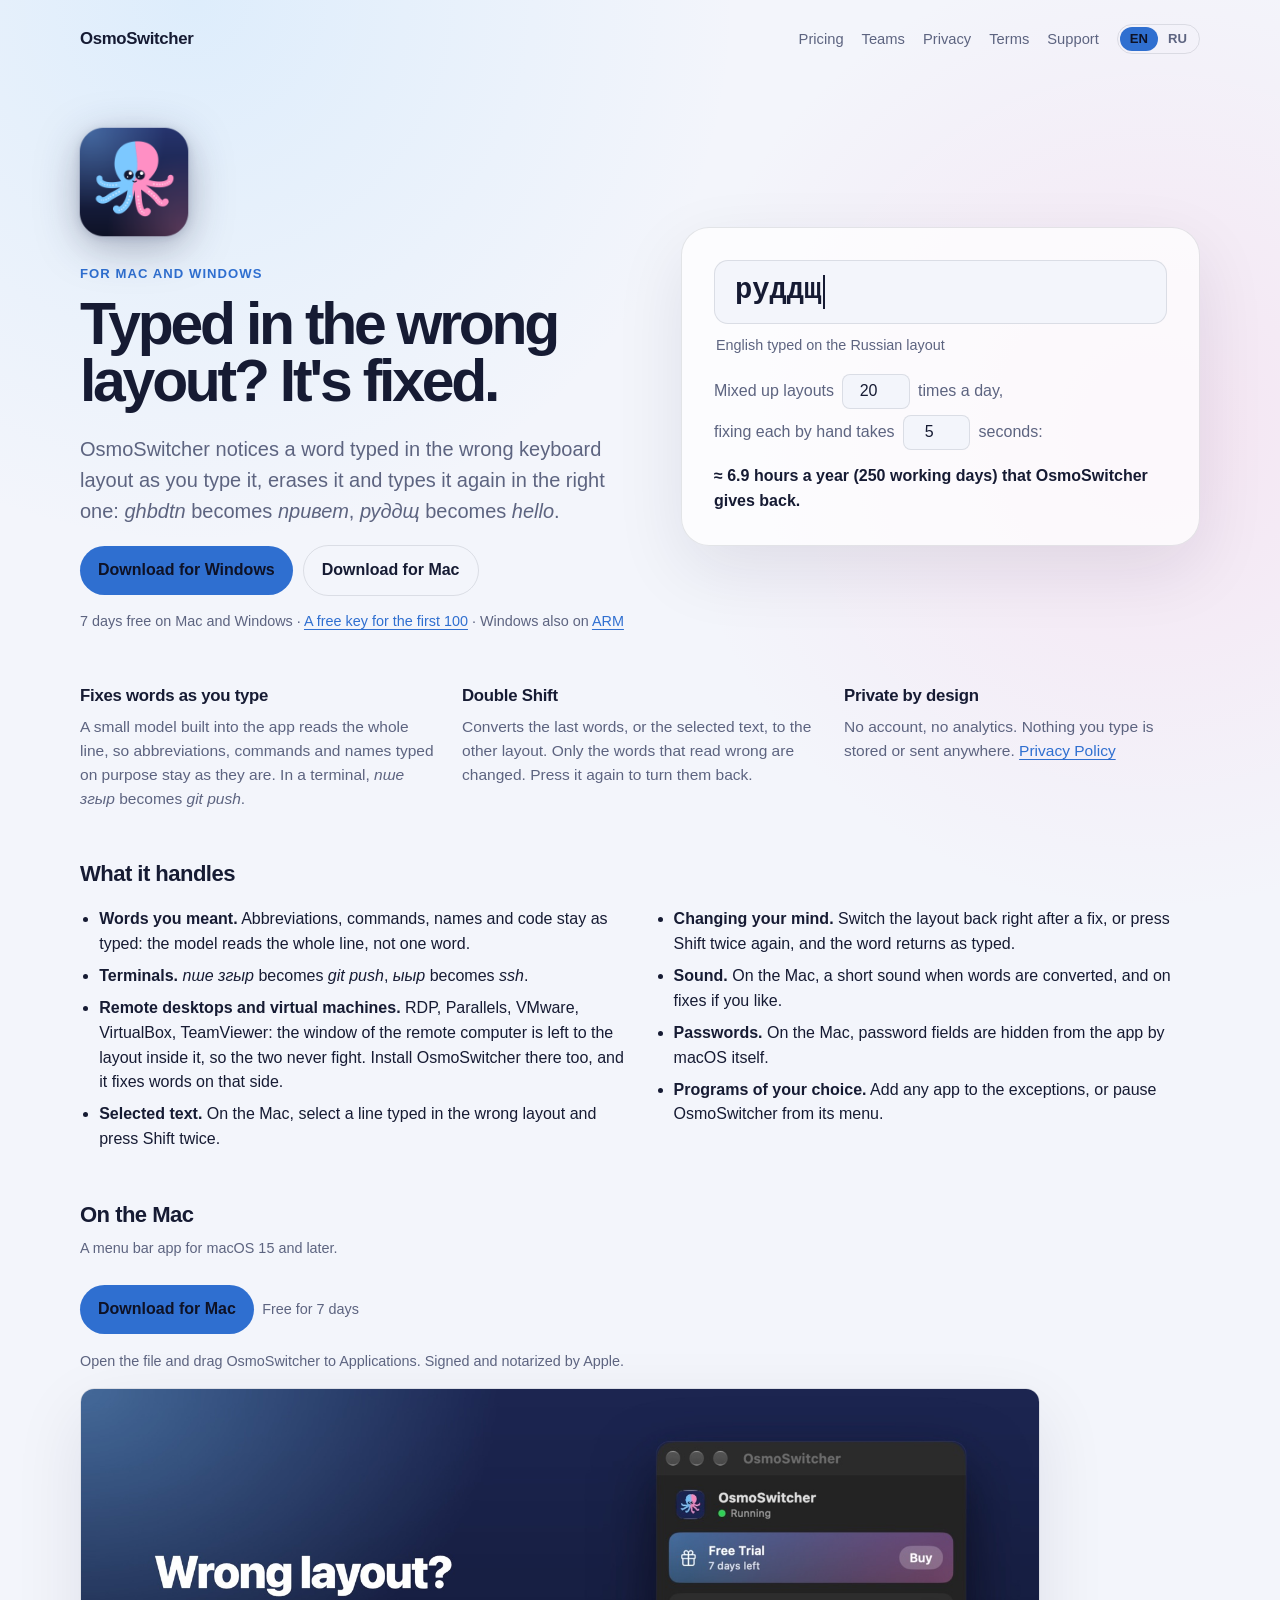
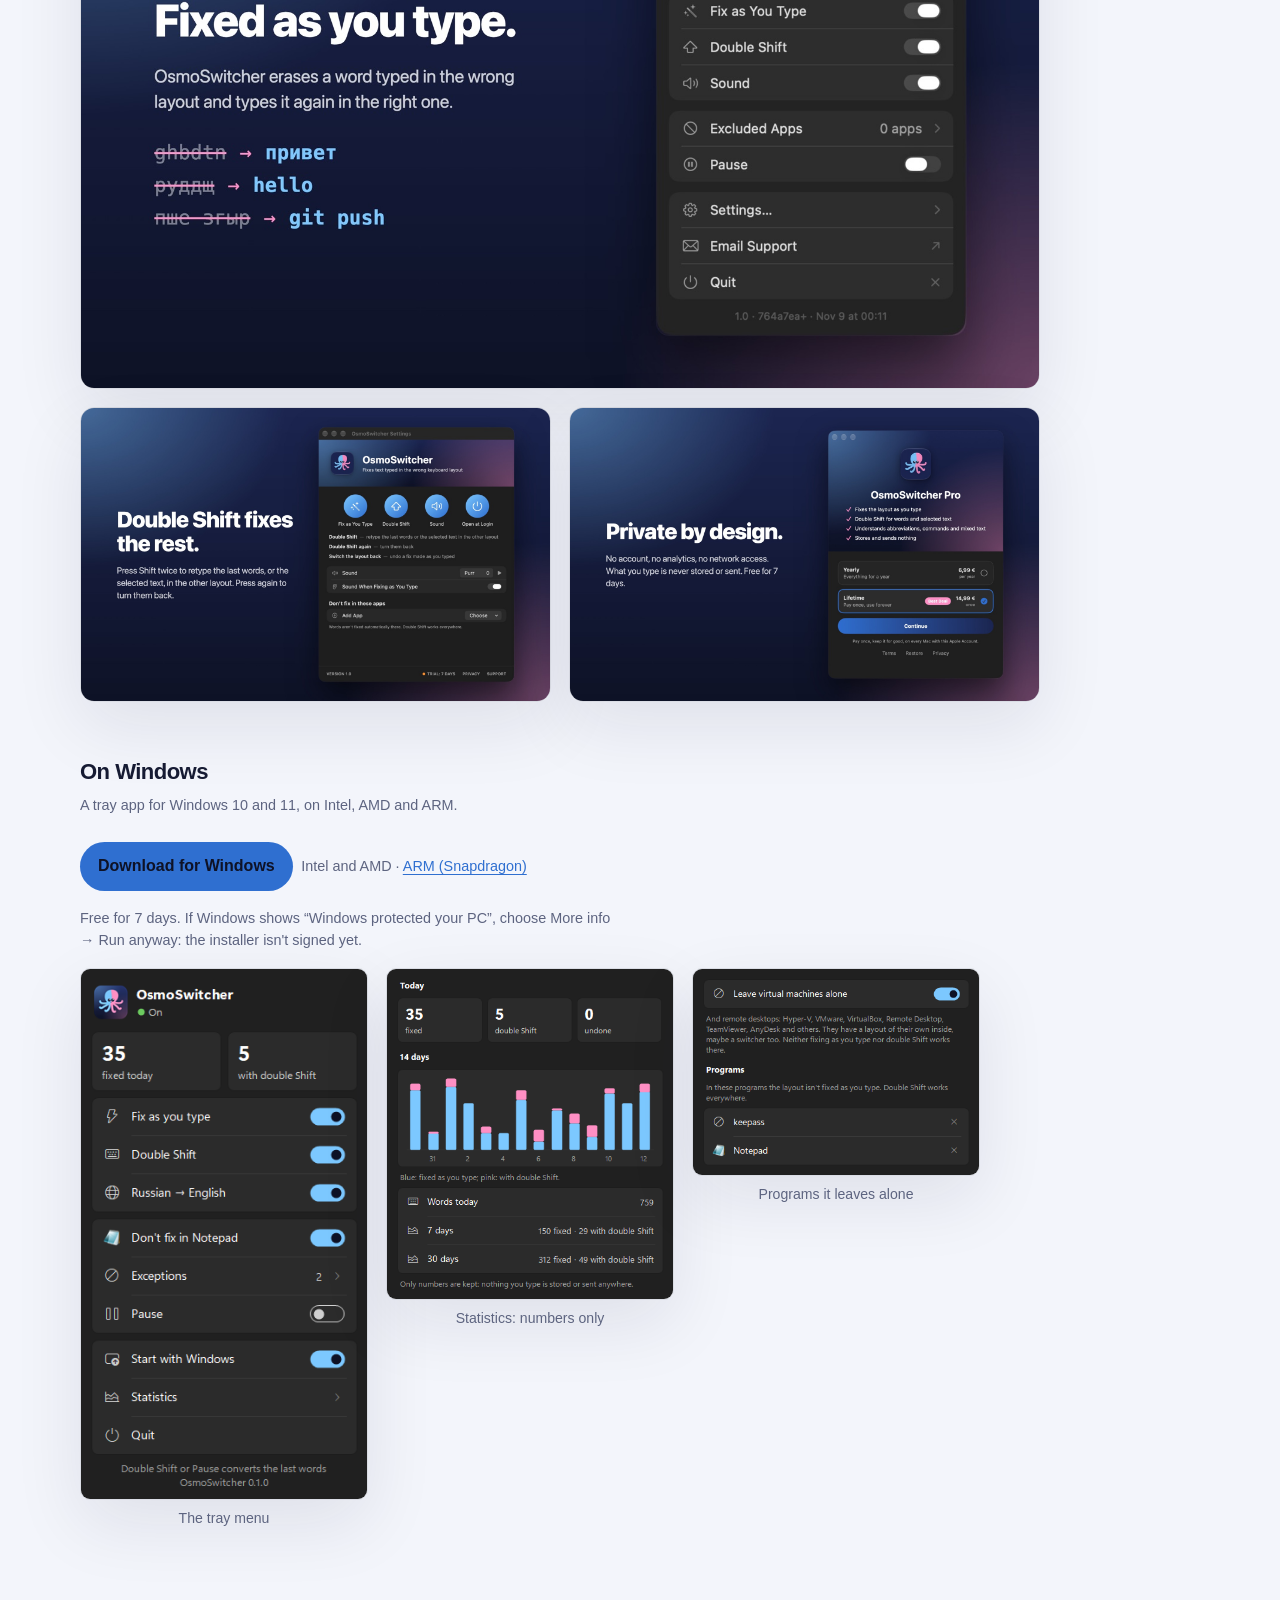
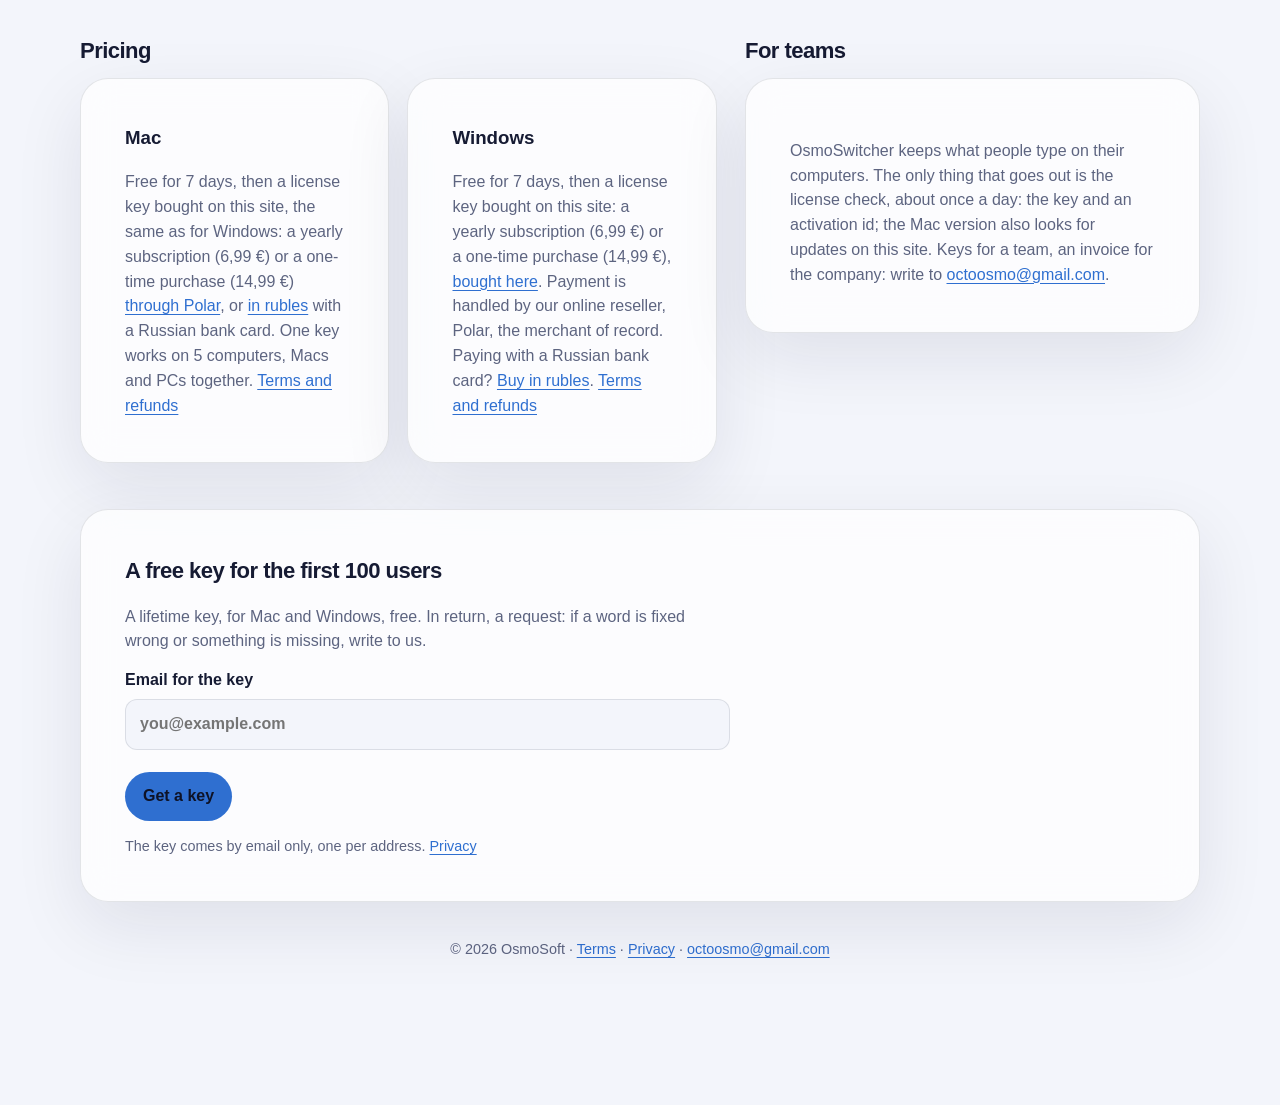
==== index.html @ f26402b1 "Download buttons go through keys.osmosoft.app/dl/…, which counts downloads per day Only a count per " ====
<!doctype html>
<html lang="en">
<head>
  <meta charset="utf-8">
  <meta name="viewport" content="width=device-width, initial-scale=1">
  <meta name="description" content="OsmoSwitcher fixes text typed in the wrong keyboard layout on Mac and Windows: ghbdtn becomes привет, руддщ becomes hello.">
  <title data-ru="OsmoSwitcher — нужная раскладка на Mac и Windows">OsmoSwitcher — the right keyboard layout, on Mac and Windows</title>
  <link rel="icon" href="icon.png">
  <link rel="stylesheet" href="styles.css?v=3">
  <script src="lang.js"></script>
</head>
<body>
  <main class="shell">
    <nav aria-label="Primary navigation">
      <a class="brand" href="./">OsmoSwitcher</a>
      <div class="nav-links">
        <a href="#pricing" data-only="en">Pricing</a>
        <a href="#teams" data-only="en">Teams</a>
        <a href="privacy/" data-only="en">Privacy</a>
        <a href="terms/" data-only="en">Terms</a>
        <a href="support/" data-only="en">Support</a>
        <a href="#pricing-ru" data-only="ru">Цены</a>
        <a href="#teams-ru" data-only="ru">Для организаций</a>
        <a href="privacy/#ru" data-only="ru">Конфиденциальность</a>
        <a href="support/#ru" data-only="ru">Поддержка</a>
        <span class="lang-switch" role="group" aria-label="Language"><button type="button" data-set-lang="en">EN</button><button type="button" data-set-lang="ru">RU</button></span>
      </div>
    </nav>

    <!-- English -->
    <div data-only="en">
      <div class="hero">
        <header>
          <img class="hero-icon" src="icon-512.png" alt="" width="112" height="112">
          <p class="eyebrow">For Mac and Windows</p>
          <h1>Typed in the wrong layout? It's fixed.</h1>
          <p class="lede">OsmoSwitcher notices a word typed in the wrong keyboard layout as you type it, erases it and types it again in the right one: <em>ghbdtn</em> becomes <em>привет</em>, <em>руддщ</em> becomes <em>hello</em>.</p>
          <p class="cta"><a class="button" href="https://keys.osmosoft.app/dl/win-x64">Download for Windows</a> <a class="button button-alt" href="https://keys.osmosoft.app/dl/mac">Download for Mac</a></p>
          <p class="meta">7 days free on Mac and Windows · <a href="#free">A free key for the first 100</a> · Windows also on <a href="https://keys.osmosoft.app/dl/win-arm64">ARM</a></p>
        </header>

        <section class="demo" data-lang="en" aria-label="How it works">
          <div class="demo-field" aria-hidden="true"><span class="demo-text"></span><span class="demo-caret"></span></div>
          <p class="demo-note meta"></p>
          <div class="saved">
            <label>Mixed up layouts <input type="number" min="1" max="500" value="20" class="saved-times"> times a day,</label>
            <label>fixing each by hand takes <input type="number" min="1" max="60" value="5" class="saved-secs"> seconds:</label>
            <p class="saved-result"></p>
          </div>
        </section>
      </div>

      <section class="feature-grid">
        <div class="feature">
          <h3>Fixes words as you type</h3>
          <p>A small model built into the app reads the whole line, so abbreviations, commands and names typed on purpose stay as they are. In a terminal, <em>пше згыр</em> becomes <em>git push</em>.</p>
        </div>
        <div class="feature">
          <h3>Double Shift</h3>
          <p>Converts the last words, or the selected text, to the other layout. Only the words that read wrong are changed. Press it again to turn them back.</p>
        </div>
        <div class="feature">
          <h3>Private by design</h3>
          <p>No account, no analytics. Nothing you type is stored or sent anywhere. <a href="privacy/">Privacy Policy</a></p>
        </div>
      </section>

      <section class="can" aria-label="What it handles">
        <h2>What it handles</h2>
        <ul class="can-list">
          <li><strong>Words you meant.</strong> Abbreviations, commands, names and code stay as typed: the model reads the whole line, not one word.</li>
          <li><strong>Terminals.</strong> <em>пше згыр</em> becomes <em>git push</em>, <em>ыыр</em> becomes <em>ssh</em>.</li>
          <li><strong>Remote desktops and virtual machines.</strong> RDP, Parallels, VMware, VirtualBox, TeamViewer: the window of the remote computer is left to the layout inside it, so the two never fight. Install OsmoSwitcher there too, and it fixes words on that side.</li>
          <li><strong>Selected text.</strong> On the Mac, select a line typed in the wrong layout and press Shift twice.</li>
          <li><strong>Changing your mind.</strong> Switch the layout back right after a fix, or press Shift twice again, and the word returns as typed.</li>
          <li><strong>Sound.</strong> On the Mac, a short sound when words are converted, and on fixes if you like.</li>
          <li><strong>Passwords.</strong> On the Mac, password fields are hidden from the app by macOS itself.</li>
          <li><strong>Programs of your choice.</strong> Add any app to the exceptions, or pause OsmoSwitcher from its menu.</li>
        </ul>
      </section>

      <section class="shots" aria-label="Screenshots">
        <h2>On the Mac</h2>
        <p class="meta">A menu bar app for macOS 15 and later.</p>
        <p id="download-mac" class="download"><a class="button" href="https://keys.osmosoft.app/dl/mac">Download for Mac</a> <span class="meta">&nbsp;Free for 7 days</span></p>
        <p class="meta">Open the file and drag OsmoSwitcher to Applications. Signed and notarized by Apple.</p>
        <figure class="shot"><img src="shots/mac-1.jpg" alt="The OsmoSwitcher menu on a Mac: fix as you type, double Shift, sound, excluded apps" loading="lazy"></figure>
        <div class="shot-row">
          <figure class="shot"><img src="shots/mac-2.jpg" alt="OsmoSwitcher Settings on a Mac" loading="lazy"></figure>
          <figure class="shot"><img src="shots/mac-3.jpg" alt="OsmoSwitcher Pro purchase window on a Mac" loading="lazy"></figure>
        </div>

        <h2>On Windows</h2>
        <p class="meta">A tray app for Windows 10 and 11, on Intel, AMD and ARM.</p>
        <p id="download" class="download"><a class="button" href="https://keys.osmosoft.app/dl/win-x64">Download for Windows</a> <span class="meta">&nbsp;Intel and AMD · <a href="https://keys.osmosoft.app/dl/win-arm64">ARM (Snapdragon)</a></span></p>
        <p class="meta">Free for 7 days. If Windows shows “Windows protected your PC”, choose More info → Run anyway: the installer isn't signed yet.</p>
        <div class="shot-row windows">
          <figure class="shot"><img src="shots/windows-flyout.png" alt="The OsmoSwitcher tray menu on Windows" loading="lazy"><figcaption>The tray menu</figcaption></figure>
          <figure class="shot"><img src="shots/windows-stats.png" alt="OsmoSwitcher statistics on Windows: words fixed per day" loading="lazy"><figcaption>Statistics: numbers only</figcaption></figure>
          <figure class="shot"><img src="shots/windows-exceptions.png" alt="OsmoSwitcher exceptions on Windows: programs and virtual machines left alone" loading="lazy"><figcaption>Programs it leaves alone</figcaption></figure>
        </div>
      </section>

      <div class="two">
        <section id="pricing">
          <h2>Pricing</h2>
          <div class="card-grid">
            <div class="card">
              <h3>Mac</h3>
              <p>Free for 7 days, then a license key bought on this site, the same as for Windows: a yearly subscription (6,99 €) or a one-time purchase (14,99 €) <a href="https://keys.osmosoft.app/buy/eur">through Polar</a>, or <a href="?lang=ru#rub">in rubles</a> with a Russian bank card. One key works on 5 computers, Macs and PCs together. <a href="terms/">Terms and refunds</a></p>
            </div>
            <div class="card">
              <h3>Windows</h3>
              <p>Free for 7 days, then a license key bought on this site: a yearly subscription (6,99 €) or a one-time purchase (14,99 €), <a href="https://keys.osmosoft.app/buy/eur">bought here</a>. Payment is handled by our online reseller, Polar, the merchant of record. Paying with a Russian bank card? <a href="?lang=ru#rub">Buy in rubles</a>. <a href="terms/">Terms and refunds</a></p>
            </div>
          </div>
        </section>

        <section id="teams">
          <h2>For teams</h2>
          <div class="card">
            <p>OsmoSwitcher keeps what people type on their computers. The only thing that goes out is the license check, about once a day: the key and an activation id; the Mac version also looks for updates on this site. Keys for a team, an invoice for the company: write to <a href="mailto:octoosmo@gmail.com?subject=OsmoSwitcher%20for%20a%20team">octoosmo@gmail.com</a>.</p>
          </div>
        </section>
      </div>

      <section class="card rub-card">
        <h2 id="free">A free key for the first 100 users</h2>
        <p>A lifetime key, for Mac and Windows, free. In return, a request: if a word is fixed wrong or something is missing, write to us.</p>
        <form class="buy" method="post" action="https://keys.osmosoft.app/free">
          <label class="email">Email for the key<input type="email" name="email" required autocomplete="email" placeholder="you@example.com"></label>
          <input type="text" name="website" tabindex="-1" autocomplete="off" aria-hidden="true" style="position:absolute;left:-9999px">
          <button class="button" type="submit">Get a key</button>
        </form>
        <p class="meta">The key comes by email only, one per address. <a href="privacy/">Privacy</a></p>
      </section>

      <div class="dock" aria-hidden="true">
        <span class="dock-name"><img src="icon-512.png" alt="" width="28" height="28"> OsmoSwitcher <span class="meta">7 days free</span></span>
        <a class="button" href="https://keys.osmosoft.app/dl/win-x64" tabindex="-1">Download for Windows</a>
        <a class="button button-alt" href="https://keys.osmosoft.app/dl/mac" tabindex="-1">Download for Mac</a>
      </div>

      <footer>© 2026 OsmoSoft · <a href="terms/">Terms</a> · <a href="privacy/">Privacy</a> · <a href="mailto:octoosmo@gmail.com">octoosmo@gmail.com</a></footer>
    </div>

    <!-- По-русски -->
    <div data-only="ru" lang="ru">
      <div class="hero">
        <header id="ru">
          <img class="hero-icon" src="icon-512.png" alt="" width="112" height="112">
          <p class="eyebrow">Для Mac и Windows</p>
          <h1>Набрали не в той раскладке? Уже исправлено.</h1>
          <p class="lede">OsmoSwitcher замечает слово, набранное не в той раскладке, прямо во время набора, стирает его и печатает заново в нужной: <em>ghbdtn</em> становится <em>привет</em>, <em>руддщ</em> — <em>hello</em>.</p>
          <p class="cta"><a class="button" href="https://keys.osmosoft.app/dl/win-x64">Скачать для Windows</a> <a class="button button-alt" href="https://keys.osmosoft.app/dl/mac">Скачать для Mac</a></p>
          <p class="meta">7 дней бесплатно на Mac и Windows · <a href="#free-ru">Бесплатный ключ первым 100</a> · Windows есть и для <a href="https://keys.osmosoft.app/dl/win-arm64">ARM</a> · <a href="#rub">Купить картой РФ</a></p>
        </header>

        <section class="demo" data-lang="ru" aria-label="Как это работает">
          <div class="demo-field" aria-hidden="true"><span class="demo-text"></span><span class="demo-caret"></span></div>
          <p class="demo-note meta"></p>
          <div class="saved">
            <label>Путаете раскладку <input type="number" min="1" max="500" value="20" class="saved-times"> раз в день,</label>
            <label>исправить вручную — <input type="number" min="1" max="60" value="5" class="saved-secs"> секунд:</label>
            <p class="saved-result"></p>
          </div>
        </section>
      </div>

      <section class="feature-grid">
        <div class="feature">
          <h3>Исправляет слова на лету</h3>
          <p>Встроенная в приложение небольшая модель читает всю строку, поэтому сокращения, команды и имена, набранные намеренно, остаются как есть. В терминале <em>пше згыр</em> становится <em>git push</em>.</p>
        </div>
        <div class="feature">
          <h3>Двойной Shift</h3>
          <p>Переводит последние слова или выделенный текст в другую раскладку. Меняются только слова, набранные не в той раскладке. Нажмите ещё раз — вернутся обратно.</p>
        </div>
        <div class="feature">
          <h3>Конфиденциально</h3>
          <p>Без аккаунта и аналитики. Ничего из набранного не сохраняется и никуда не отправляется. <a href="privacy/#ru">Политика конфиденциальности</a></p>
        </div>
      </section>

      <section class="can" aria-label="Что умеет">
        <h2>Что умеет</h2>
        <ul class="can-list">
          <li><strong>Не трогает нужное.</strong> Сокращения, команды, имена и код остаются как набраны: модель читает всю строку, а не одно слово.</li>
          <li><strong>Терминал.</strong> <em>пше згыр</em> становится <em>git push</em>, <em>ыыр</em> — <em>ssh</em>.</li>
          <li><strong>Удалённые столы и виртуальные машины.</strong> RDP, Parallels, VMware, VirtualBox, TeamViewer: окно удалённого компьютера остаётся раскладке внутри него, так что они не спорят. Поставьте OsmoSwitcher и туда — он будет исправлять слова на той стороне.</li>
          <li><strong>Выделенный текст.</strong> На Mac выделите строку, набранную не в той раскладке, и дважды нажмите Shift.</li>
          <li><strong>Передумали.</strong> Переключите раскладку сразу после исправления или ещё раз дважды нажмите Shift — слово вернётся как было.</li>
          <li><strong>Звук.</strong> На Mac — короткий звук при переводе слов, а по желанию и при исправлении.</li>
          <li><strong>Пароли.</strong> На Mac поля паролей скрывает от приложения сама macOS.</li>
          <li><strong>Исключения.</strong> Любую программу можно добавить в исключения или поставить OsmoSwitcher на паузу.</li>
        </ul>
      </section>

      <section class="shots" aria-label="Снимки экрана">
        <h2>На Mac</h2>
        <p class="meta">Приложение в строке меню для macOS 15 и новее.</p>
        <p id="download-mac-ru" class="download"><a class="button" href="https://keys.osmosoft.app/dl/mac">Скачать для Mac</a> <span class="meta">&nbsp;7 дней бесплатно</span></p>
        <p class="meta">Откройте файл и перетащите OsmoSwitcher в «Программы». Приложение подписано и заверено Apple.</p>
        <figure class="shot"><img src="shots/mac-1.jpg" alt="Меню OsmoSwitcher на Mac: исправление на лету, двойной Shift, звук, исключения" loading="lazy"></figure>
        <div class="shot-row">
          <figure class="shot"><img src="shots/mac-2.jpg" alt="Настройки OsmoSwitcher на Mac" loading="lazy"></figure>
          <figure class="shot"><img src="shots/mac-3.jpg" alt="Окно покупки OsmoSwitcher Pro на Mac" loading="lazy"></figure>
        </div>

        <h2>На Windows</h2>
        <p class="meta">Приложение в области уведомлений для Windows 10 и 11, на Intel, AMD и ARM.</p>
        <p id="download-ru" class="download"><a class="button" href="https://keys.osmosoft.app/dl/win-x64">Скачать для Windows</a> <span class="meta">&nbsp;Intel и AMD · <a href="https://keys.osmosoft.app/dl/win-arm64">ARM (Snapdragon)</a></span></p>
        <p class="meta">7 дней бесплатно. Если Windows покажет «Система Windows защитила ваш компьютер», нажмите «Подробнее» → «Выполнить в любом случае»: установщик пока не подписан.</p>
        <div class="shot-row windows">
          <figure class="shot"><img src="shots/windows-flyout.png" alt="Меню OsmoSwitcher в Windows" loading="lazy"><figcaption>Меню в области уведомлений</figcaption></figure>
          <figure class="shot"><img src="shots/windows-stats.png" alt="Статистика OsmoSwitcher в Windows: сколько слов исправлено по дням" loading="lazy"><figcaption>Статистика: только числа</figcaption></figure>
          <figure class="shot"><img src="shots/windows-exceptions.png" alt="Исключения OsmoSwitcher в Windows: программы и виртуальные машины, которые он не трогает" loading="lazy"><figcaption>Программы, которые он не трогает</figcaption></figure>
        </div>
      </section>

      <div class="two">
        <section id="pricing-ru">
          <h2>Цены</h2>
          <div class="card-grid">
            <div class="card">
              <h3>Mac</h3>
              <p>7 дней бесплатно, затем лицензионный ключ на этом сайте, такой же, как для Windows: подписка на год (6,99 €) или покупка навсегда (14,99 €) <a href="https://keys.osmosoft.app/buy/eur">через Polar</a> — или в рублях <a href="#rub">картой российского банка</a>. Один ключ работает на 5 компьютерах, Mac и Windows вместе. <a href="terms/#ru">Условия и возврат</a></p>
            </div>
            <div class="card">
              <h3>Windows</h3>
              <p>7 дней бесплатно, затем лицензионный ключ на этом сайте: подписка на год (6,99 €) или покупка навсегда (14,99 €) <a href="https://keys.osmosoft.app/buy/eur">через Polar</a> — или в рублях <a href="#rub">картой российского банка</a>. <a href="terms/#ru">Условия и возврат</a></p>
            </div>
          </div>
        </section>

        <section id="teams-ru">
          <h2>Для организаций</h2>
          <div class="card">
            <p>OsmoSwitcher оставляет набранное на компьютере. Наружу уходит только проверка ключа, примерно раз в день: сам ключ и номер активации; версия для Mac ещё проверяет обновления на этом сайте. Ключи на команду, счёт для компании — пишите на <a href="mailto:octoosmo@gmail.com?subject=OsmoSwitcher%20%D0%B4%D0%BB%D1%8F%20%D0%BA%D0%BE%D0%BC%D0%B0%D0%BD%D0%B4%D1%8B">octoosmo@gmail.com</a>.</p>
          </div>
        </section>
      </div>

      <section class="card rub-card">
        <h2 id="free-ru">Бесплатный ключ первым 100 пользователям</h2>
        <p>Ключ навсегда, для Mac и Windows, бесплатно. Взамен — просьба: если слово исправилось не так или чего-то не хватает, напишите нам.</p>
        <form class="buy" method="post" action="https://keys.osmosoft.app/free">
          <label class="email">Почта для ключа<input type="email" name="email" required autocomplete="email" placeholder="you@example.com"></label>
          <input type="text" name="website" tabindex="-1" autocomplete="off" aria-hidden="true" style="position:absolute;left:-9999px">
          <button class="button" type="submit">Получить ключ</button>
        </form>
        <p class="meta">Ключ приходит только на почту, один на адрес. <a href="privacy/#ru">Конфиденциальность</a></p>
      </section>

      <section class="card rub-card">
        <h2 id="rub">Ключ для Mac и Windows картой российского банка</h2>
        <form class="buy" method="post" action="https://keys.osmosoft.app/buy">
          <label class="plan"><input type="radio" name="plan" value="lifetime" checked> <span><strong>Навсегда — 990 ₽</strong><br>Один платёж, обновления включены.</span></label>
          <label class="plan"><input type="radio" name="plan" value="yearly"> <span><strong>На год — 490 ₽</strong><br>Продлевается каждый год, отменить можно в любой момент.</span></label>
          <label class="email">Почта для ключа<input type="email" name="email" required autocomplete="email" placeholder="you@example.com"></label>
          <button class="button" type="submit">Перейти к оплате</button>
        </form>
        <p class="meta">Оплата картой российского банка через сервис lava.top. После оплаты ключ появится на странице и придёт на почту. Ключ работает на 5 компьютерах. <a href="terms/#ru">Условия и возврат</a> · <a href="privacy/#ru">Конфиденциальность</a></p>
      </section>

      <div class="dock" aria-hidden="true">
        <span class="dock-name"><img src="icon-512.png" alt="" width="28" height="28"> OsmoSwitcher <span class="meta">7 дней бесплатно</span></span>
        <a class="button" href="https://keys.osmosoft.app/dl/win-x64" tabindex="-1">Скачать для Windows</a>
        <a class="button button-alt" href="https://keys.osmosoft.app/dl/mac" tabindex="-1">Скачать для Mac</a>
      </div>

      <footer>© 2026 OsmoSoft · <a href="terms/#ru">Условия</a> · <a href="privacy/#ru">Конфиденциальность</a> · <a href="mailto:octoosmo@gmail.com">octoosmo@gmail.com</a></footer>
    </div>

    <script src="demo.js" defer></script>
  </main>
</body>
</html>
---- styles.css ----
:root {
  color-scheme: light dark;
  --background: #f3f5fb;
  --surface: rgba(255, 255, 255, 0.72);
  --text: #161b33;
  --muted: #5d6480;
  --accent: #2f6fd0;
  --border: rgba(22, 27, 51, 0.11);
  --shadow: 0 24px 70px rgba(22, 27, 51, 0.09);
}

@media (prefers-color-scheme: dark) {
  :root {
    --background: #0e1226;
    --surface: rgba(27, 37, 80, 0.72);
    --text: #eef1fb;
    --muted: #a9b0cc;
    --accent: #7cc8ff;
    --border: rgba(238, 241, 251, 0.12);
    --shadow: 0 24px 70px rgba(0, 0, 0, 0.3);
  }
}

* {
  box-sizing: border-box;
}

html {
  font-family: -apple-system, BlinkMacSystemFont, "SF Pro Text", "Segoe UI", sans-serif;
  line-height: 1.55;
  background: var(--background);
  color: var(--text);
}

body {
  margin: 0;
  min-height: 100vh;
  background:
    radial-gradient(circle at 15% 0%, rgba(124, 200, 255, 0.18), transparent 34rem),
    radial-gradient(circle at 90% 10%, rgba(255, 143, 196, 0.16), transparent 30rem),
    var(--background);
}

a {
  color: var(--accent);
  text-underline-offset: 0.18em;
}

.shell {
  width: min(1120px, calc(100% - 32px));
  margin: 0 auto;
  padding: 24px 0 72px;
}

nav {
  display: flex;
  align-items: center;
  justify-content: space-between;
  gap: 24px;
  margin-bottom: 72px;
}

.brand {
  color: var(--text);
  font-size: 1.05rem;
  font-weight: 700;
  letter-spacing: -0.02em;
  text-decoration: none;
}

.nav-links,
.language-links {
  display: flex;
  gap: 18px;
  font-size: 0.92rem;
}

.nav-links a,
.language-links a {
  color: var(--muted);
  text-decoration: none;
}

header {
  margin-bottom: 42px;
}

.eyebrow {
  margin: 0 0 10px;
  color: var(--accent);
  font-size: 0.82rem;
  font-weight: 700;
  letter-spacing: 0.08em;
  text-transform: uppercase;
}

h1 {
  max-width: 680px;
  margin: 0;
  font-size: clamp(2.5rem, 7vw, 4.8rem);
  font-weight: 760;
  letter-spacing: -0.055em;
  line-height: 0.98;
}

.lede {
  max-width: 630px;
  margin: 24px 0 0;
  color: var(--muted);
  font-size: clamp(1.05rem, 2.4vw, 1.25rem);
}

.card,
article {
  padding: clamp(24px, 5vw, 44px);
  border: 1px solid var(--border);
  border-radius: 28px;
  background: var(--surface);
  box-shadow: var(--shadow);
  backdrop-filter: blur(18px);
  -webkit-backdrop-filter: blur(18px);
}

.card-grid {
  display: grid;
  grid-template-columns: repeat(auto-fit, minmax(210px, 1fr));
  gap: 18px;
}

.card {
  display: block;
  color: var(--text);
  text-decoration: none;
}

.card h2 {
  margin-top: 0;
}

.card p {
  margin-bottom: 0;
  color: var(--muted);
}

article + article {
  margin-top: 28px;
}

h2 {
  margin: 1.8em 0 0.45em;
  font-size: 1.38rem;
  letter-spacing: -0.025em;
}

article h2:first-child {
  margin-top: 0;
}

p,
li {
  max-width: 68ch;
}

li + li {
  margin-top: 0.45em;
}

.meta,
footer {
  color: var(--muted);
  font-size: 0.9rem;
}

.notice {
  padding: 18px 20px;
  border-left: 4px solid var(--accent);
  border-radius: 4px 14px 14px 4px;
  background: rgba(124, 200, 255, 0.12);
}

.buy {
  display: grid;
  gap: 12px;
  max-width: 68ch;
  margin: 14px 0 8px;
}

.buy .plan {
  display: flex;
  gap: 12px;
  align-items: flex-start;
  padding: 14px 16px;
  border: 1px solid var(--border);
  border-radius: 16px;
  color: var(--muted);
  cursor: pointer;
}

.buy .plan strong {
  color: var(--text);
}

.buy .plan:has(input:checked) {
  border-color: var(--accent);
}

.buy .plan input {
  margin-top: 0.3em;
  accent-color: var(--accent);
}

.buy .email {
  display: grid;
  gap: 6px;
  font-weight: 600;
}

.buy input[type="email"] {
  width: 100%;
  padding: 12px 14px;
  border: 1px solid var(--border);
  border-radius: 12px;
  background: var(--background);
  color: var(--text);
  font: inherit;
}

.buy .button {
  justify-self: start;
  border: 0;
  font: inherit;
  font-weight: 700;
  cursor: pointer;
}

.button {
  display: inline-block;
  margin-top: 10px;
  padding: 12px 18px;
  border-radius: 999px;
  background: var(--accent);
  color: #0e1226;
  font-weight: 700;
  text-decoration: none;
}

footer {
  margin-top: 36px;
  text-align: center;
}


/* The landing page's three steps: numbered, unboxed, so the cards below
   remain the only thing on the page asking to be clicked. */
.steps {
  display: grid;
  grid-template-columns: repeat(auto-fit, minmax(200px, 1fr));
  gap: 30px;
  margin-bottom: 46px;
}

.step h2 {
  margin: 0 0 0.35em;
  font-size: 1.15rem;
}

.step p {
  margin: 0;
  color: var(--muted);
  font-size: 0.97rem;
}

.step-number {
  display: flex;
  align-items: center;
  justify-content: center;
  width: 34px;
  height: 34px;
  margin: 0 0 14px;
  border: 1px solid var(--border);
  border-radius: 999px;
  color: var(--accent);
  font-size: 0.9rem;
  font-weight: 700;
}

.feature-grid {
  display: grid;
  grid-template-columns: repeat(auto-fit, minmax(230px, 1fr));
  gap: 26px;
  margin-top: 6px;
}

.feature h3 {
  margin: 0 0 0.35em;
  font-size: 1.05rem;
  letter-spacing: -0.015em;
}

.feature p {
  margin: 0;
  color: var(--muted);
  font-size: 0.97rem;
}

.store-note {
  margin: 26px 0 0;
  color: var(--muted);
  font-size: 0.95rem;
}

section + section,
section + article {
  margin-top: 28px;
}


@media (max-width: 620px) {
  nav {
    align-items: flex-start;
    margin-bottom: 52px;
  }

  .nav-links {
    flex-direction: column;
    align-items: flex-end;
    gap: 6px;
  }
}

/* The icon next to the name on the landing page. */
.hero-icon {
  display: block;
  width: 112px;
  height: 112px;
  margin: 0 0 26px -2px;
  /* The app's own rounded tile (icon-512.png, from Design/icon/windows.py), lifted a little. */
  filter: drop-shadow(0 10px 22px rgba(20, 24, 60, 0.28)) drop-shadow(0 2px 4px rgba(20, 24, 60, 0.16));
}

kbd {
  padding: 1px 6px;
  border: 1px solid var(--border);
  border-radius: 6px;
  font: inherit;
  font-size: 0.9em;
}

/* Screenshots on the landing page. */
.shots {
  margin-top: 46px;
}

.shots h2 {
  margin: 1.6em 0 0.2em;
}

.shots .meta {
  margin: 0 0 16px;
}

.shot {
  margin: 0 0 18px;
}

.shot img {
  display: block;
  width: 100%;
  height: auto;
  border: 1px solid var(--border);
  border-radius: 14px;
  box-shadow: var(--shadow);
}

.shot figcaption {
  margin-top: 8px;
  color: var(--muted);
  font-size: 0.88rem;
  text-align: center;
}

.shot-row {
  display: grid;
  grid-template-columns: repeat(auto-fit, minmax(240px, 1fr));
  gap: 18px;
}

/* Windows windows are narrow and tall: keep them side by side and lined up at the top. */
.shot-row.windows {
  grid-template-columns: repeat(auto-fit, minmax(190px, 1fr));
  align-items: start;
}

.shot-row.windows img {
  border-radius: 10px;
}

.card h3 {
  margin-top: 0;
}

/* Download buttons in the header */
.cta {
  display: flex;
  flex-wrap: wrap;
  gap: 10px;
  align-items: center;
  margin: 18px 0 6px;
}

.cta .button {
  margin-top: 0;
}

.button-alt {
  background: transparent;
  border: 1px solid var(--border);
  color: var(--text);
}

.button-soon {
  background: transparent;
  border: 1px solid var(--border);
  color: var(--muted);
  font-weight: 600;
  cursor: default;
}

/* The typing demo and the time-saved estimate */
.demo {
  margin: 28px 0;
  padding: clamp(20px, 4vw, 32px);
  border: 1px solid var(--border);
  border-radius: 28px;
  background: var(--surface);
  box-shadow: var(--shadow);
}

article .demo {
  box-shadow: none;
}

.demo-field {
  display: flex;
  align-items: center;
  min-height: 64px;
  padding: 0 20px;
  border: 1px solid var(--border);
  border-radius: 14px;
  background: var(--background);
  font: 600 clamp(1.3rem, 5vw, 1.8rem) / 1 ui-monospace, "SF Mono", Consolas, monospace;
  overflow: hidden;
  white-space: pre;
}

.demo-field.still {
  padding: 14px 20px;
  white-space: pre-line;
  line-height: 1.5;
}

.demo-field.still .demo-caret {
  display: none;
}

.demo-text.fixed {
  color: var(--accent);
}

.demo-caret {
  width: 2px;
  height: 1.2em;
  margin-left: 2px;
  background: var(--text);
  animation: caret 1s steps(1) infinite;
}

@keyframes caret {
  50% { opacity: 0; }
}

@media (prefers-reduced-motion: reduce) {
  .demo-caret { animation: none; }
}

.demo-note {
  min-height: 1.5em;
  margin: 10px 2px 18px;
}

.saved {
  display: flex;
  flex-wrap: wrap;
  gap: 6px 14px;
  align-items: baseline;
  color: var(--muted);
}

.saved input {
  width: 4.2em;
  margin: 0 4px;
  padding: 4px 6px;
  border: 1px solid var(--border);
  border-radius: 8px;
  background: var(--background);
  color: var(--text);
  font: inherit;
  text-align: center;
}

.saved-result {
  flex-basis: 100%;
  margin: 8px 0 0;
  color: var(--text);
  font-weight: 600;
}

/* What it handles */
.can {
  margin-top: 46px;
}

.can-list {
  padding-left: 1.2em;
}

.can-list li {
  max-width: 72ch;
}

#teams {
  margin-top: 46px;
}

/* One language at a time (lang.js); without scripts, English. */
html:not(.l-ru) [data-only="ru"],
html.l-ru [data-only="en"] {
  display: none !important;
}

.lang-switch {
  display: inline-flex;
  padding: 2px;
  border: 1px solid var(--border);
  border-radius: 999px;
}

html:not(.l-en):not(.l-ru) .lang-switch {
  display: none;
}

.lang-switch button {
  padding: 2px 10px;
  border: 0;
  border-radius: 999px;
  background: transparent;
  color: var(--muted);
  font: inherit;
  font-size: 0.82rem;
  font-weight: 600;
  cursor: pointer;
}

.lang-switch button[aria-pressed="true"] {
  background: var(--accent);
  color: #0e1226;
}

.nav-links {
  align-items: center;
}

/* Wide screens: the pitch on the left, the demo on the right. */
@media (min-width: 980px) {
  .hero {
    display: grid;
    grid-template-columns: 1.05fr 1fr;
    gap: 56px;
    align-items: center;
    margin-bottom: 36px;
  }

  .hero header {
    margin-bottom: 0;
  }

  .hero .demo {
    margin: 0;
  }

  h1 {
    font-size: clamp(2.6rem, 4.6vw, 4.4rem);
  }

  .can-list {
    columns: 2 380px;
    column-gap: 48px;
  }

  .can-list li {
    break-inside: avoid;
  }

  .two {
    display: grid;
    grid-template-columns: 1.4fr 1fr;
    gap: 28px;
    align-items: start;
  }

  .two section {
    margin-top: 46px;
  }

  .shots > .shot,
  .shots > .shot-row:not(.windows) {
    max-width: 960px;
  }
}

.shot-row.windows {
  max-width: 900px;
}

.rub-card {
  margin-top: 46px;
}

.rub-card h2 {
  margin-top: 0;
}

/* The download bar that stays at the bottom once the buttons up top are scrolled away (demo.js). */
.dock {
  position: fixed;
  left: 50%;
  bottom: 16px;
  z-index: 10;
  display: flex;
  gap: 12px;
  align-items: center;
  width: max-content;
  max-width: calc(100% - 24px);
  padding: 8px 8px 8px 14px;
  border: 1px solid var(--border);
  border-radius: 999px;
  background: var(--surface);
  box-shadow: var(--shadow);
  backdrop-filter: blur(18px);
  -webkit-backdrop-filter: blur(18px);
  opacity: 0;
  pointer-events: none;
  transform: translate(-50%, 140%);
  transition: transform 0.25s ease, opacity 0.25s ease;
}

.dock.shown {
  opacity: 1;
  pointer-events: auto;
  transform: translate(-50%, 0);
}

.dock .button {
  margin: 0;
  padding: 9px 16px;
  white-space: nowrap;
}

.dock-name {
  display: flex;
  gap: 8px;
  align-items: center;
  font-weight: 700;
  white-space: nowrap;
}

.dock-name .meta {
  font-weight: 400;
}

body {
  padding-bottom: 72px;
}

@media (max-width: 620px) {
  .dock-name,
  .dock .button-alt {
    display: none;
  }

  .dock {
    padding: 6px;
  }
}

@media (prefers-reduced-motion: reduce) {
  .dock { transition: none; }
}

/* Pages of text: a column for reading. */
.shell.narrow {
  width: min(860px, calc(100% - 32px));
}

@media (max-width: 620px) {
  nav {
    flex-direction: column;
    align-items: flex-start;
    gap: 10px;
    margin-bottom: 40px;
  }

  .nav-links {
    flex-direction: row;
    flex-wrap: wrap;
    align-items: center;
    gap: 6px 14px;
  }
}
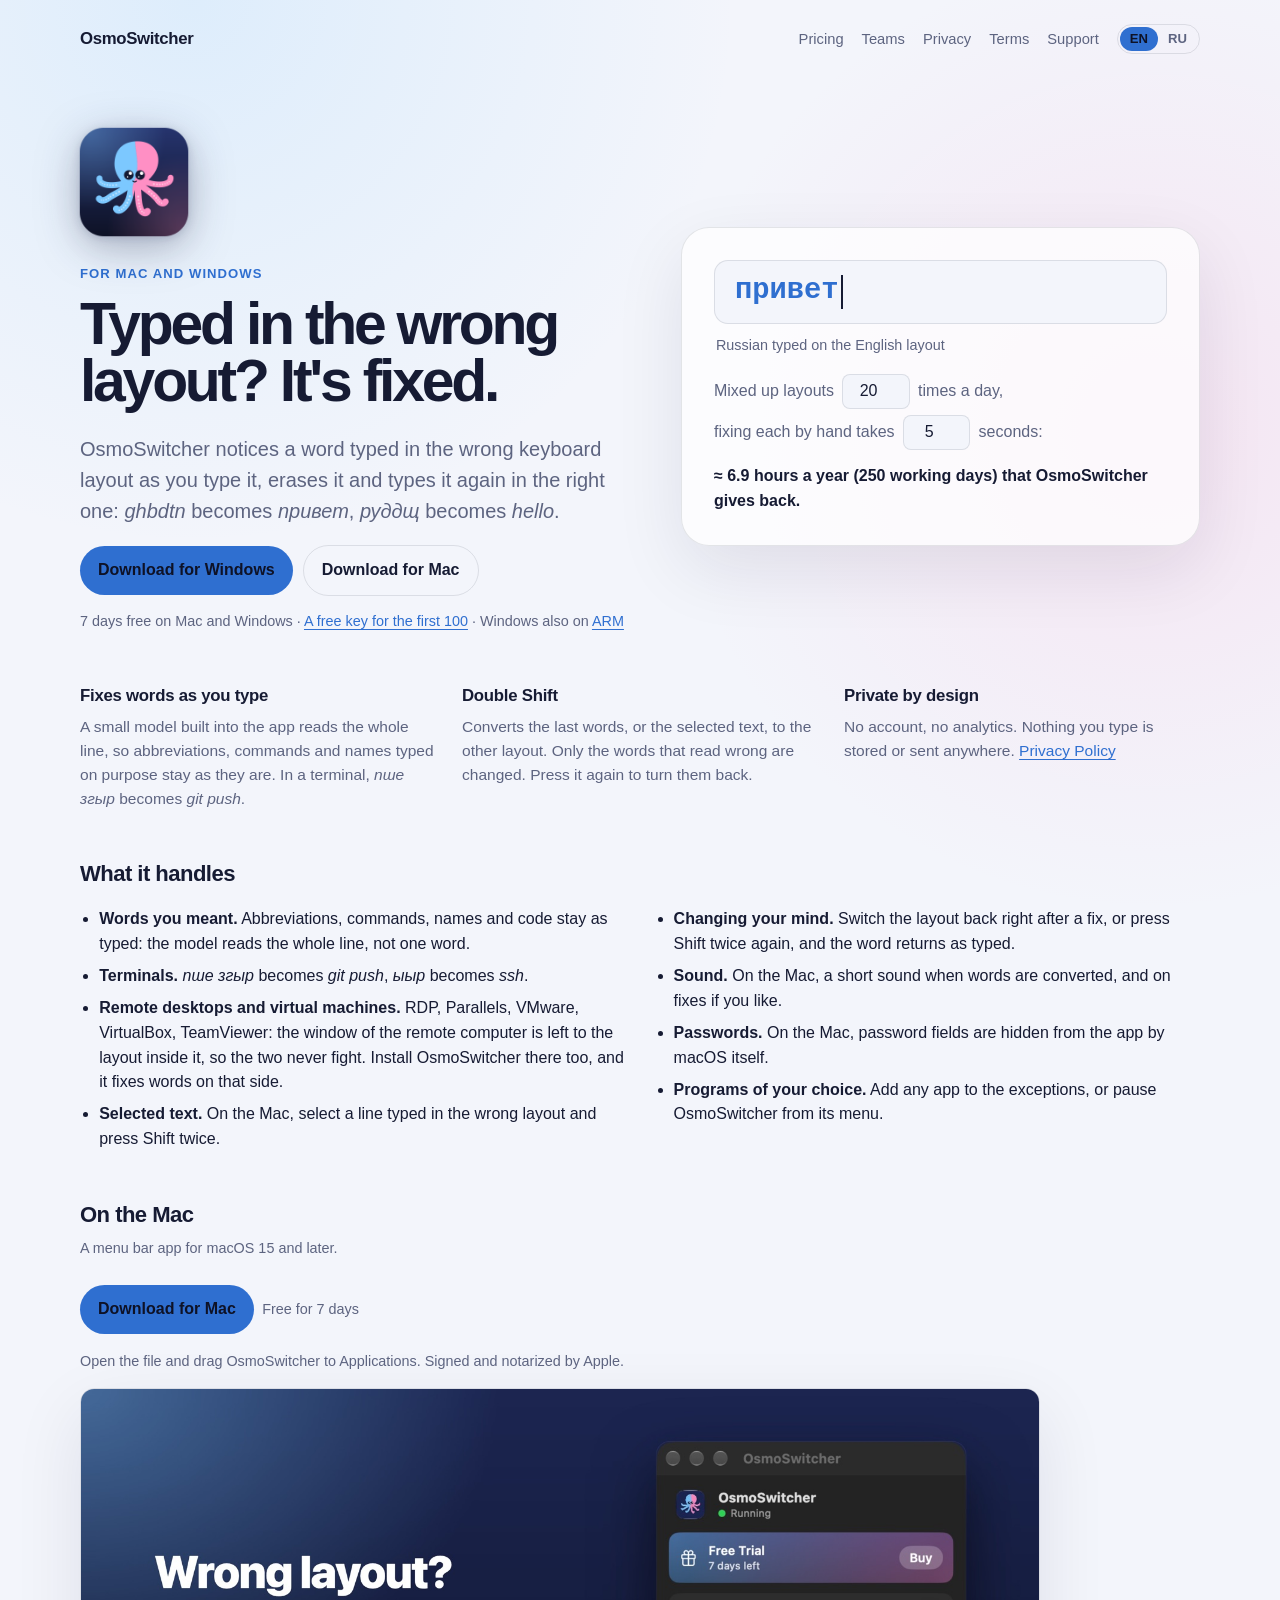
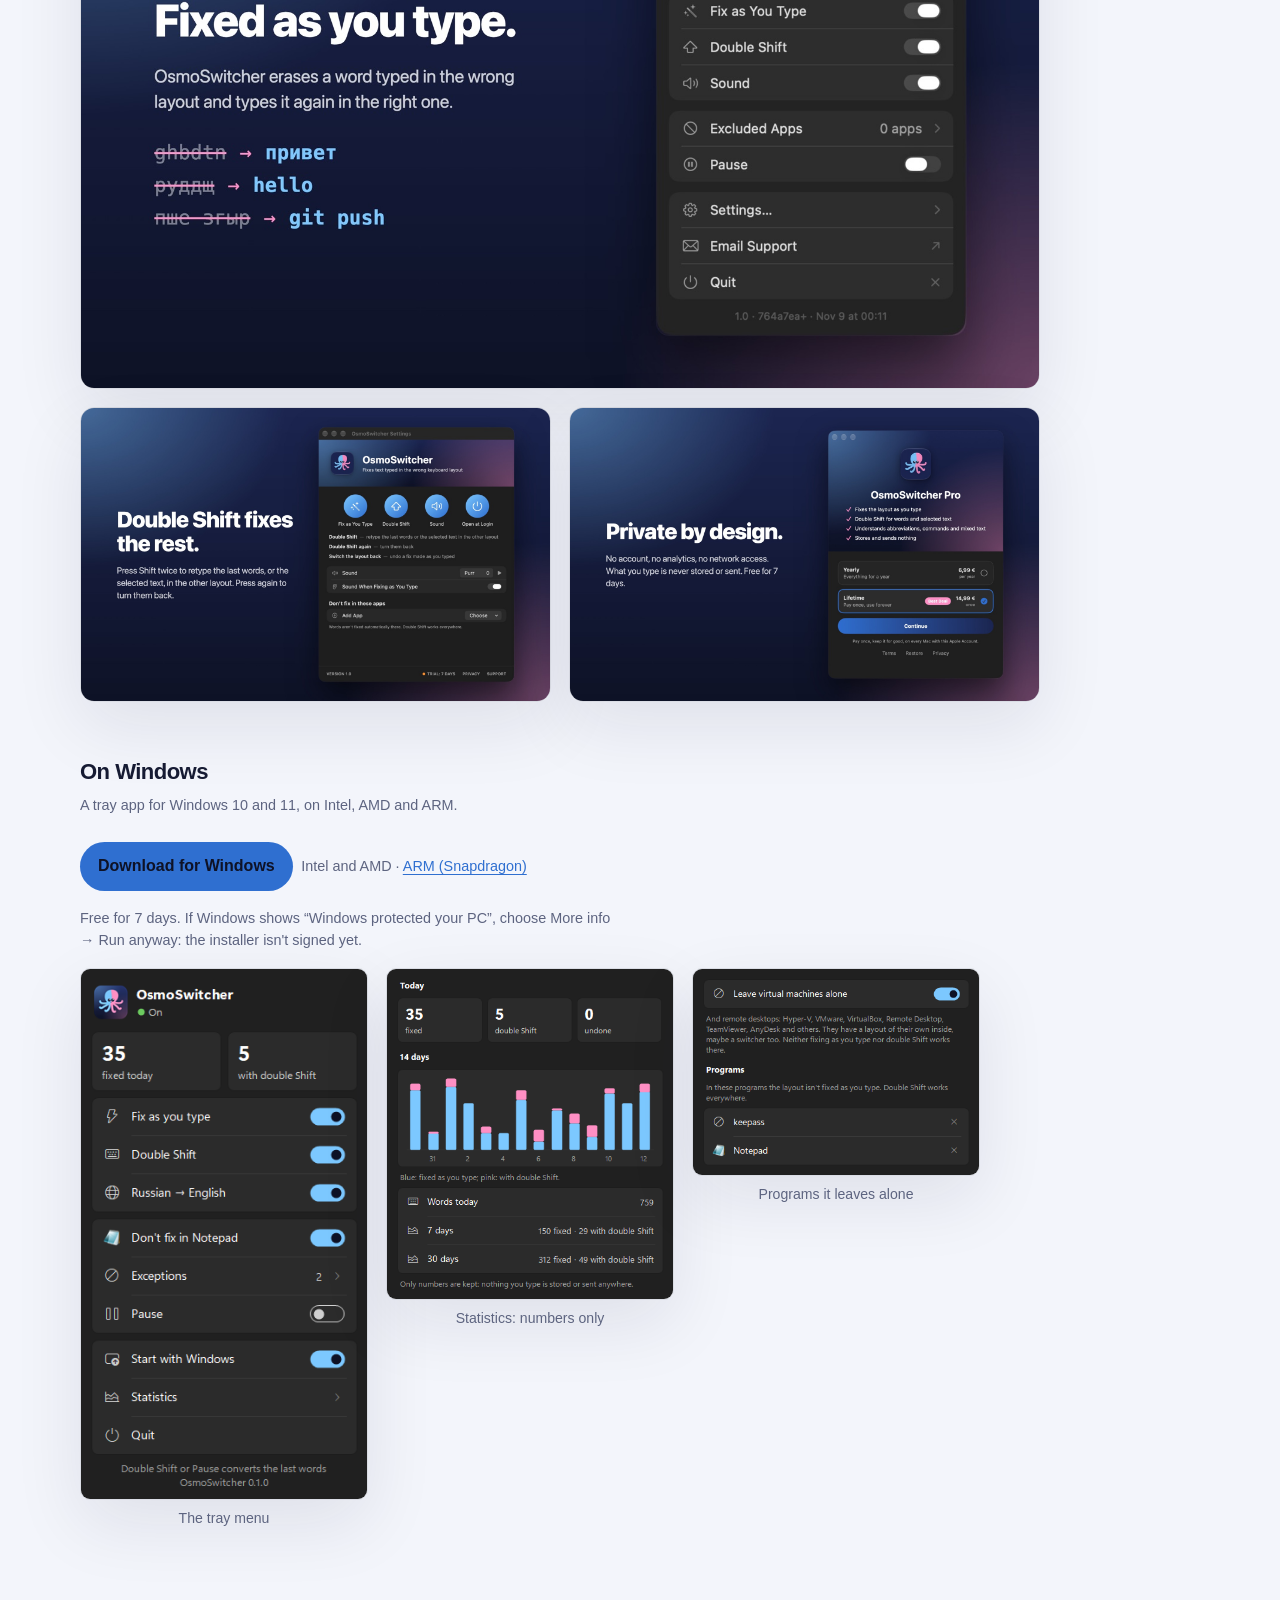
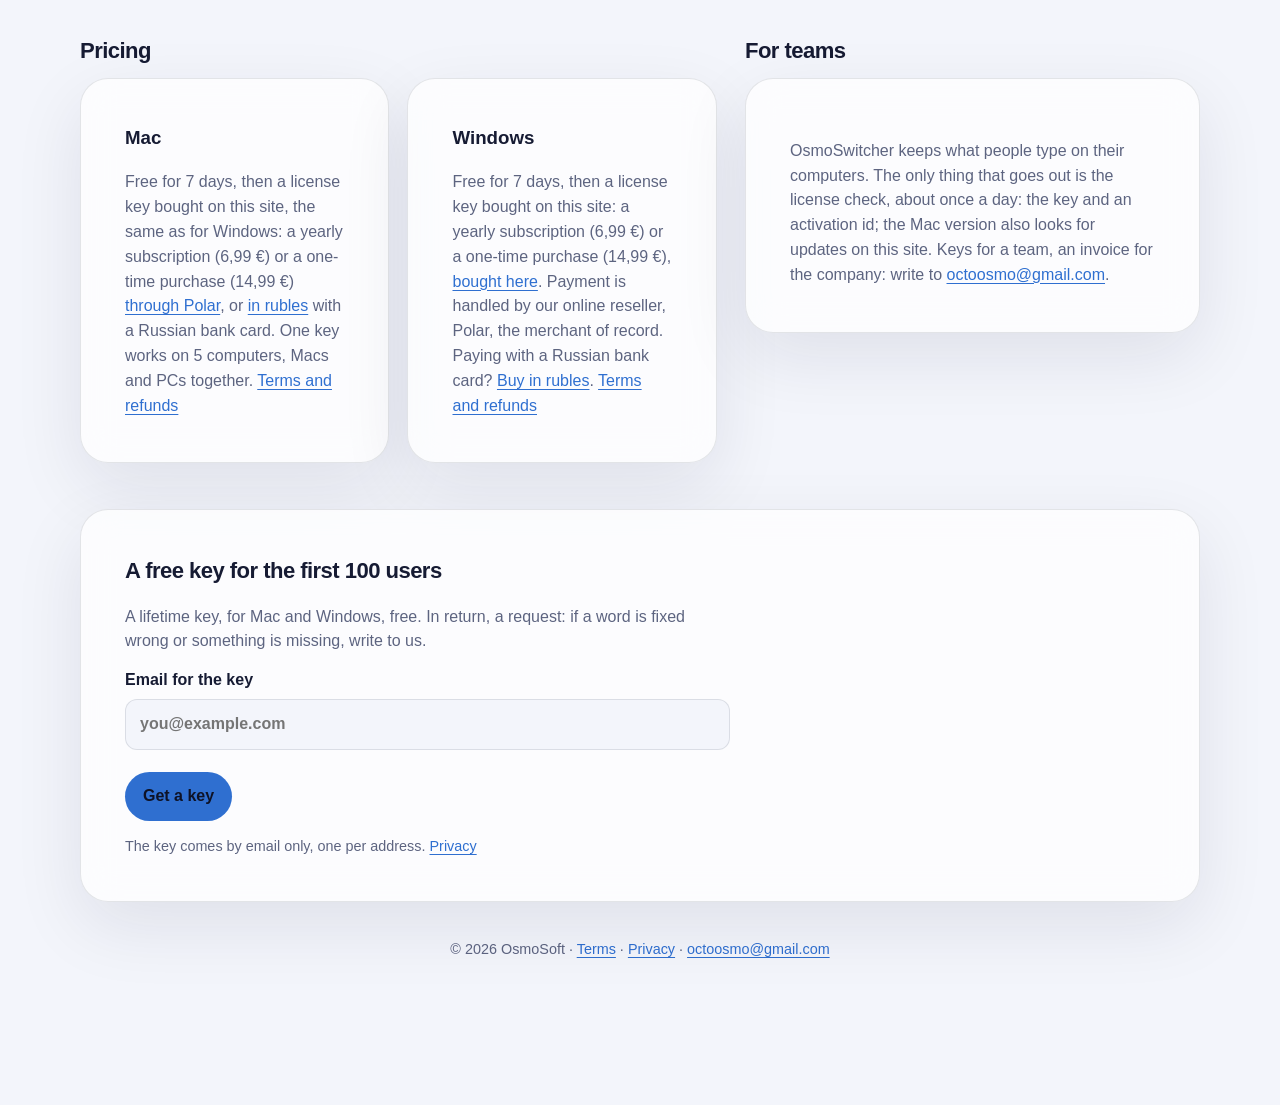
==== commit 05832c6d: "Favicons: SVG for browser tabs, favicon.ico for search results, apple-touch-icon Made by Design/icon" ====
--- a/index.html
+++ b/index.html
@@ -5,7 +5,9 @@
   <meta name="viewport" content="width=device-width, initial-scale=1">
   <meta name="description" content="OsmoSwitcher fixes text typed in the wrong keyboard layout on Mac and Windows: ghbdtn becomes привет, руддщ becomes hello.">
   <title data-ru="OsmoSwitcher — нужная раскладка на Mac и Windows">OsmoSwitcher — the right keyboard layout, on Mac and Windows</title>
-  <link rel="icon" href="icon.png">
+  <link rel="icon" href="/favicon.ico" sizes="48x48">
+  <link rel="icon" href="/favicon.svg" type="image/svg+xml">
+  <link rel="apple-touch-icon" href="/apple-touch-icon.png">
   <link rel="stylesheet" href="styles.css?v=3">
   <script src="lang.js"></script>
 </head>
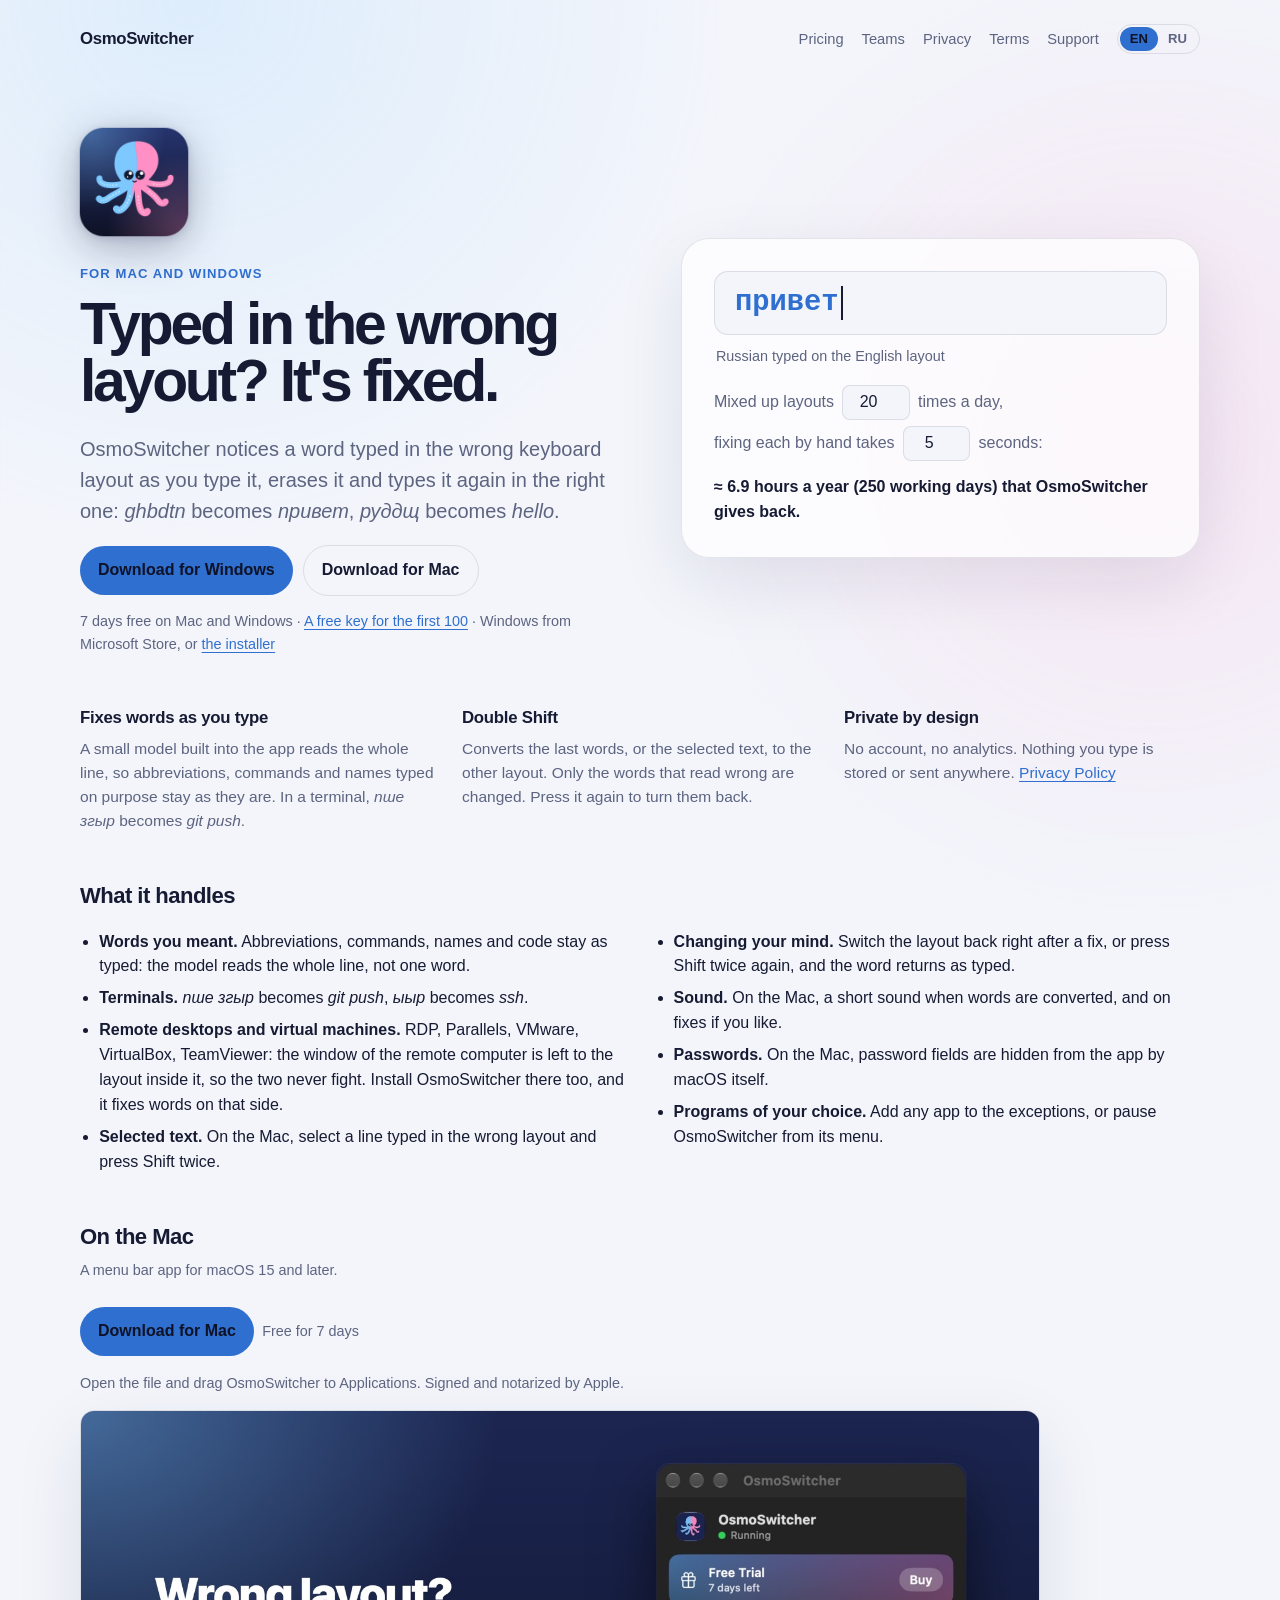
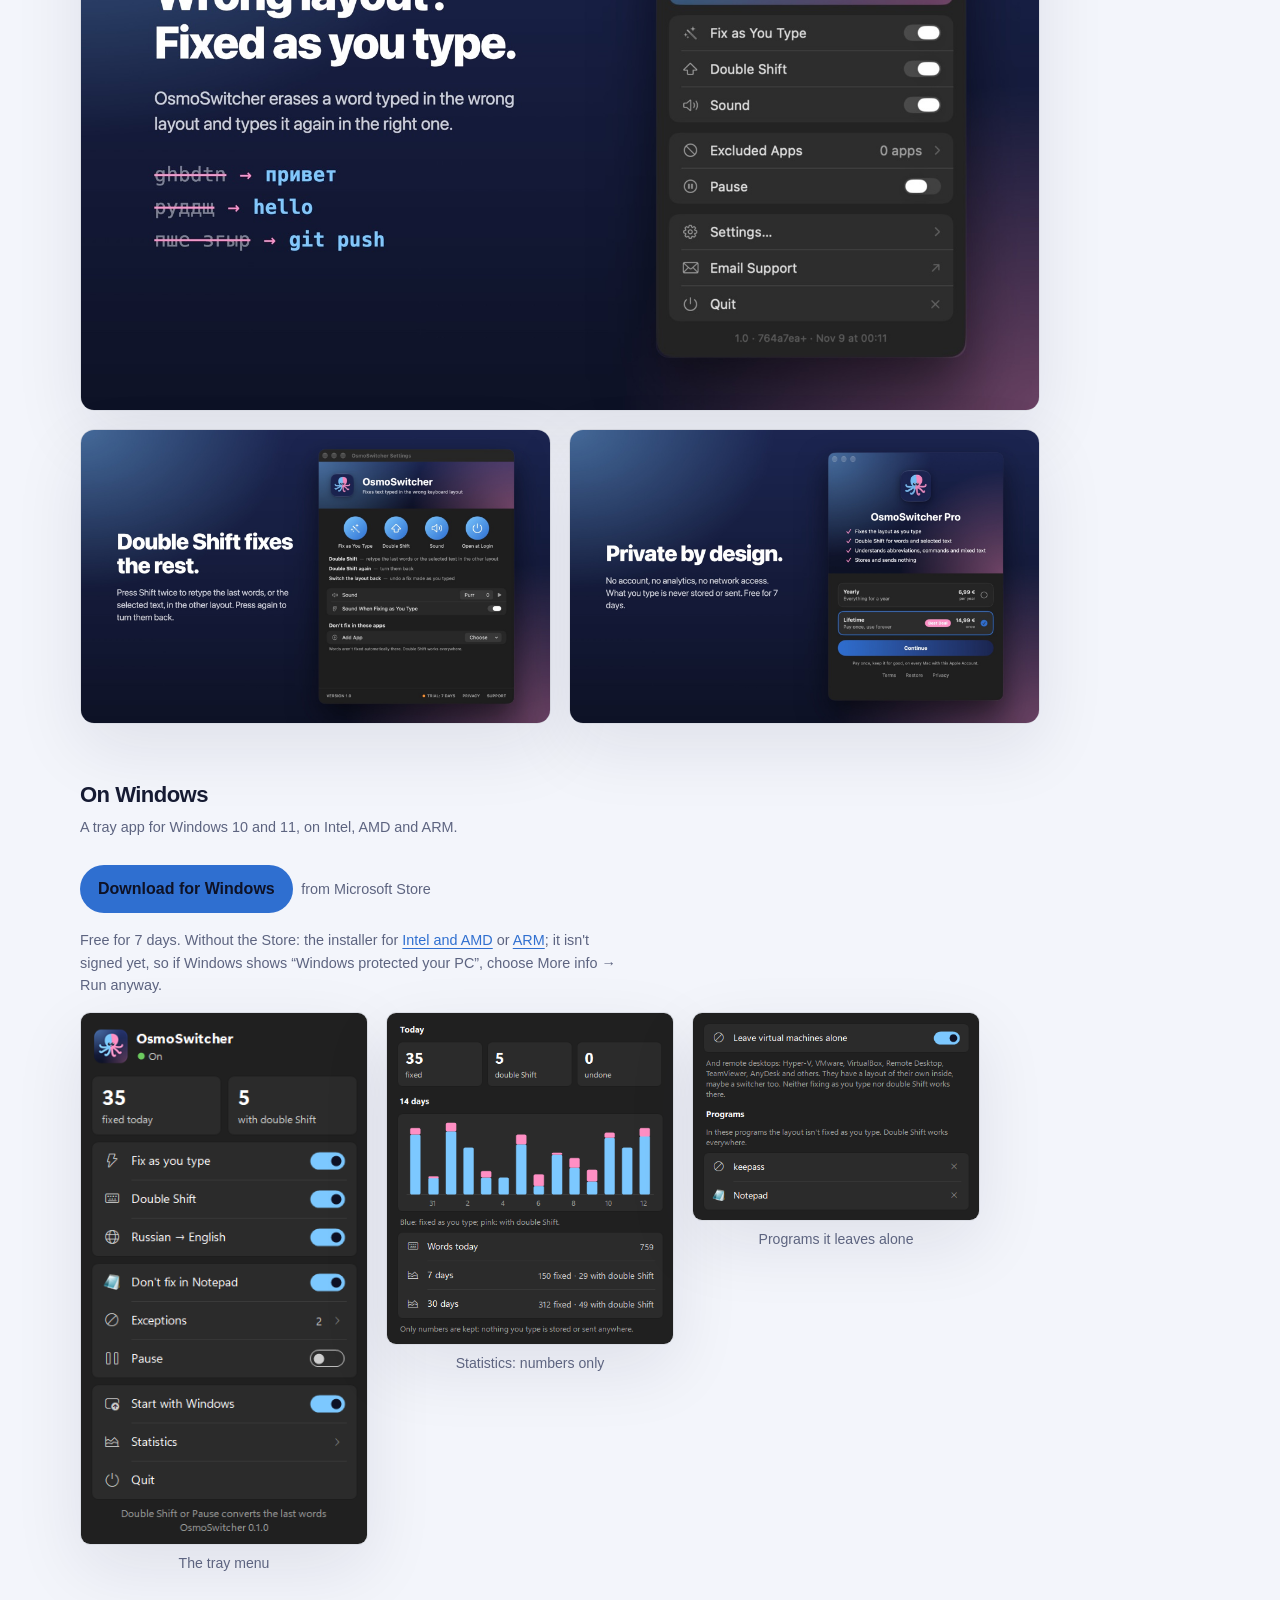
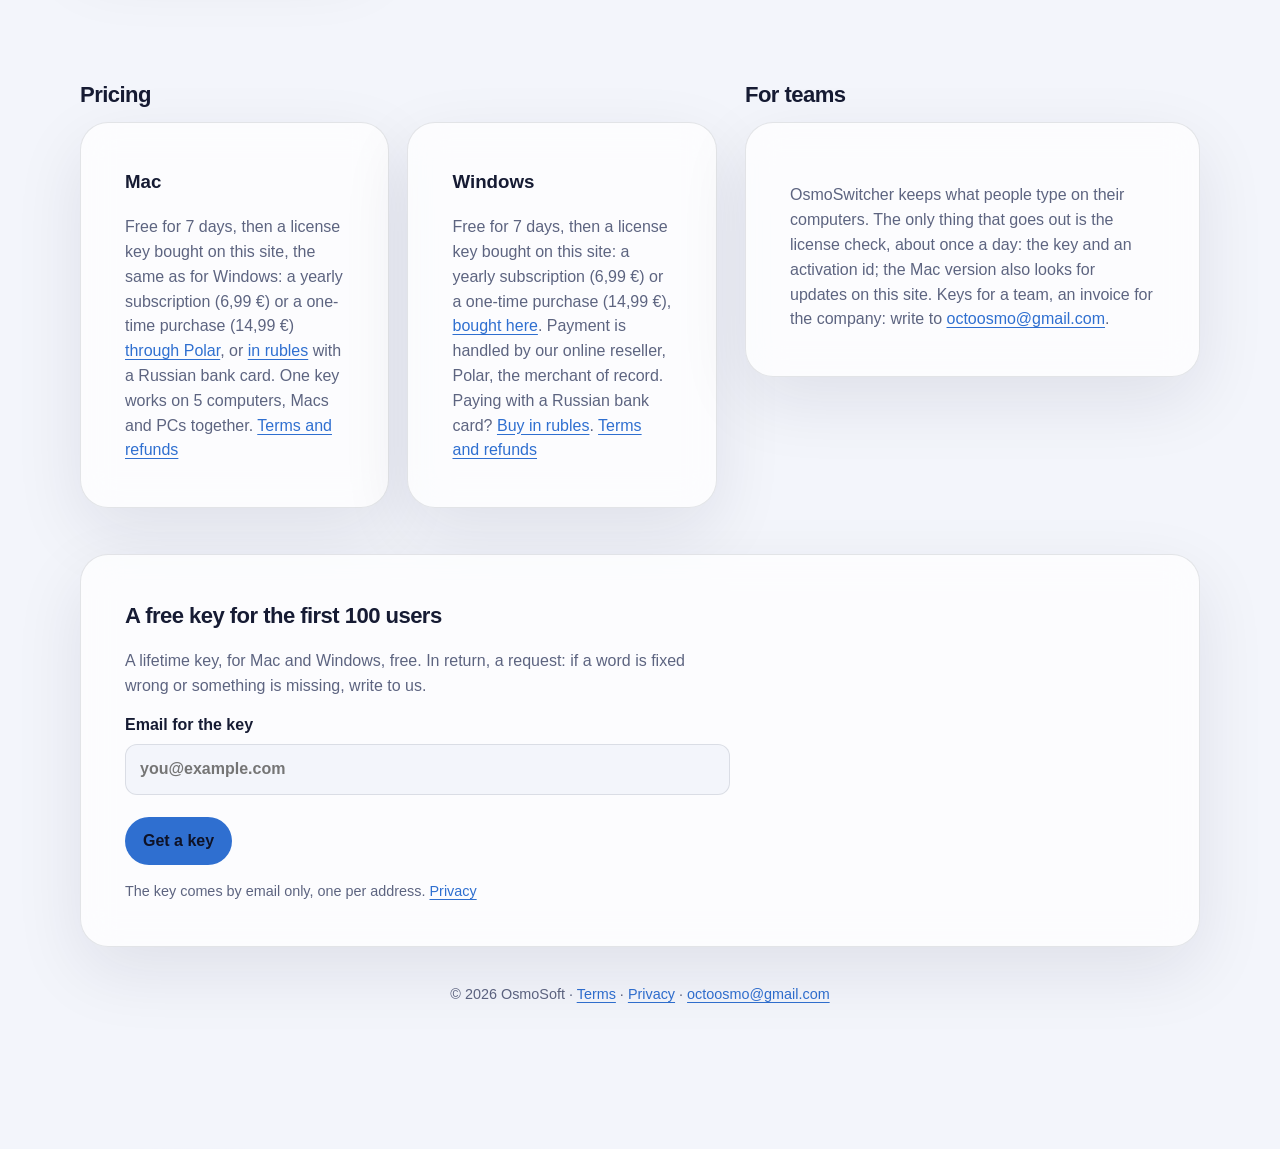
==== commit ebcb2679: "Windows buttons lead to the Microsoft Store; the installer stays as a link The Store's copy is signe" ====
--- a/index.html
+++ b/index.html
@@ -37,8 +37,8 @@
           <p class="eyebrow">For Mac and Windows</p>
           <h1>Typed in the wrong layout? It's fixed.</h1>
           <p class="lede">OsmoSwitcher notices a word typed in the wrong keyboard layout as you type it, erases it and types it again in the right one: <em>ghbdtn</em> becomes <em>привет</em>, <em>руддщ</em> becomes <em>hello</em>.</p>
-          <p class="cta"><a class="button" href="https://keys.osmosoft.app/dl/win-x64">Download for Windows</a> <a class="button button-alt" href="https://keys.osmosoft.app/dl/mac">Download for Mac</a></p>
-          <p class="meta">7 days free on Mac and Windows · <a href="#free">A free key for the first 100</a> · Windows also on <a href="https://keys.osmosoft.app/dl/win-arm64">ARM</a></p>
+          <p class="cta"><a class="button" href="https://keys.osmosoft.app/dl/store">Download for Windows</a> <a class="button button-alt" href="https://keys.osmosoft.app/dl/mac">Download for Mac</a></p>
+          <p class="meta">7 days free on Mac and Windows · <a href="#free">A free key for the first 100</a> · Windows from Microsoft Store, or <a href="#download">the installer</a></p>
         </header>
 
         <section class="demo" data-lang="en" aria-label="How it works">
@@ -94,8 +94,8 @@
 
         <h2>On Windows</h2>
         <p class="meta">A tray app for Windows 10 and 11, on Intel, AMD and ARM.</p>
-        <p id="download" class="download"><a class="button" href="https://keys.osmosoft.app/dl/win-x64">Download for Windows</a> <span class="meta">&nbsp;Intel and AMD · <a href="https://keys.osmosoft.app/dl/win-arm64">ARM (Snapdragon)</a></span></p>
-        <p class="meta">Free for 7 days. If Windows shows “Windows protected your PC”, choose More info → Run anyway: the installer isn't signed yet.</p>
+        <p id="download" class="download"><a class="button" href="https://keys.osmosoft.app/dl/store">Download for Windows</a> <span class="meta">&nbsp;from Microsoft Store</span></p>
+        <p class="meta">Free for 7 days. Without the Store: the installer for <a href="https://keys.osmosoft.app/dl/win-x64">Intel and AMD</a> or <a href="https://keys.osmosoft.app/dl/win-arm64">ARM</a>; it isn't signed yet, so if Windows shows “Windows protected your PC”, choose More info → Run anyway.</p>
         <div class="shot-row windows">
           <figure class="shot"><img src="shots/windows-flyout.png" alt="The OsmoSwitcher tray menu on Windows" loading="lazy"><figcaption>The tray menu</figcaption></figure>
           <figure class="shot"><img src="shots/windows-stats.png" alt="OsmoSwitcher statistics on Windows: words fixed per day" loading="lazy"><figcaption>Statistics: numbers only</figcaption></figure>
@@ -139,7 +139,7 @@
 
       <div class="dock" aria-hidden="true">
         <span class="dock-name"><img src="icon-512.png" alt="" width="28" height="28"> OsmoSwitcher <span class="meta">7 days free</span></span>
-        <a class="button" href="https://keys.osmosoft.app/dl/win-x64" tabindex="-1">Download for Windows</a>
+        <a class="button" href="https://keys.osmosoft.app/dl/store" tabindex="-1">Download for Windows</a>
         <a class="button button-alt" href="https://keys.osmosoft.app/dl/mac" tabindex="-1">Download for Mac</a>
       </div>
 
@@ -154,8 +154,8 @@
           <p class="eyebrow">Для Mac и Windows</p>
           <h1>Набрали не в той раскладке? Уже исправлено.</h1>
           <p class="lede">OsmoSwitcher замечает слово, набранное не в той раскладке, прямо во время набора, стирает его и печатает заново в нужной: <em>ghbdtn</em> становится <em>привет</em>, <em>руддщ</em> — <em>hello</em>.</p>
-          <p class="cta"><a class="button" href="https://keys.osmosoft.app/dl/win-x64">Скачать для Windows</a> <a class="button button-alt" href="https://keys.osmosoft.app/dl/mac">Скачать для Mac</a></p>
-          <p class="meta">7 дней бесплатно на Mac и Windows · <a href="#free-ru">Бесплатный ключ первым 100</a> · Windows есть и для <a href="https://keys.osmosoft.app/dl/win-arm64">ARM</a> · <a href="#rub">Купить картой РФ</a></p>
+          <p class="cta"><a class="button" href="https://keys.osmosoft.app/dl/store">Скачать для Windows</a> <a class="button button-alt" href="https://keys.osmosoft.app/dl/mac">Скачать для Mac</a></p>
+          <p class="meta">7 дней бесплатно на Mac и Windows · <a href="#free-ru">Бесплатный ключ первым 100</a> · Windows из Microsoft Store или <a href="#download-ru">установщиком</a> · <a href="#rub">Купить картой РФ</a></p>
         </header>
 
         <section class="demo" data-lang="ru" aria-label="Как это работает">
@@ -211,8 +211,8 @@
 
         <h2>На Windows</h2>
         <p class="meta">Приложение в области уведомлений для Windows 10 и 11, на Intel, AMD и ARM.</p>
-        <p id="download-ru" class="download"><a class="button" href="https://keys.osmosoft.app/dl/win-x64">Скачать для Windows</a> <span class="meta">&nbsp;Intel и AMD · <a href="https://keys.osmosoft.app/dl/win-arm64">ARM (Snapdragon)</a></span></p>
-        <p class="meta">7 дней бесплатно. Если Windows покажет «Система Windows защитила ваш компьютер», нажмите «Подробнее» → «Выполнить в любом случае»: установщик пока не подписан.</p>
+        <p id="download-ru" class="download"><a class="button" href="https://keys.osmosoft.app/dl/store">Скачать для Windows</a> <span class="meta">&nbsp;из Microsoft Store</span></p>
+        <p class="meta">7 дней бесплатно. Без Store — установщик для <a href="https://keys.osmosoft.app/dl/win-x64">Intel и AMD</a> или <a href="https://keys.osmosoft.app/dl/win-arm64">ARM</a>; он пока не подписан, поэтому если Windows покажет «Система Windows защитила ваш компьютер», нажмите «Подробнее» → «Выполнить в любом случае».</p>
         <div class="shot-row windows">
           <figure class="shot"><img src="shots/windows-flyout.png" alt="Меню OsmoSwitcher в Windows" loading="lazy"><figcaption>Меню в области уведомлений</figcaption></figure>
           <figure class="shot"><img src="shots/windows-stats.png" alt="Статистика OsmoSwitcher в Windows: сколько слов исправлено по дням" loading="lazy"><figcaption>Статистика: только числа</figcaption></figure>
@@ -267,7 +267,7 @@
 
       <div class="dock" aria-hidden="true">
         <span class="dock-name"><img src="icon-512.png" alt="" width="28" height="28"> OsmoSwitcher <span class="meta">7 дней бесплатно</span></span>
-        <a class="button" href="https://keys.osmosoft.app/dl/win-x64" tabindex="-1">Скачать для Windows</a>
+        <a class="button" href="https://keys.osmosoft.app/dl/store" tabindex="-1">Скачать для Windows</a>
         <a class="button button-alt" href="https://keys.osmosoft.app/dl/mac" tabindex="-1">Скачать для Mac</a>
       </div>
 
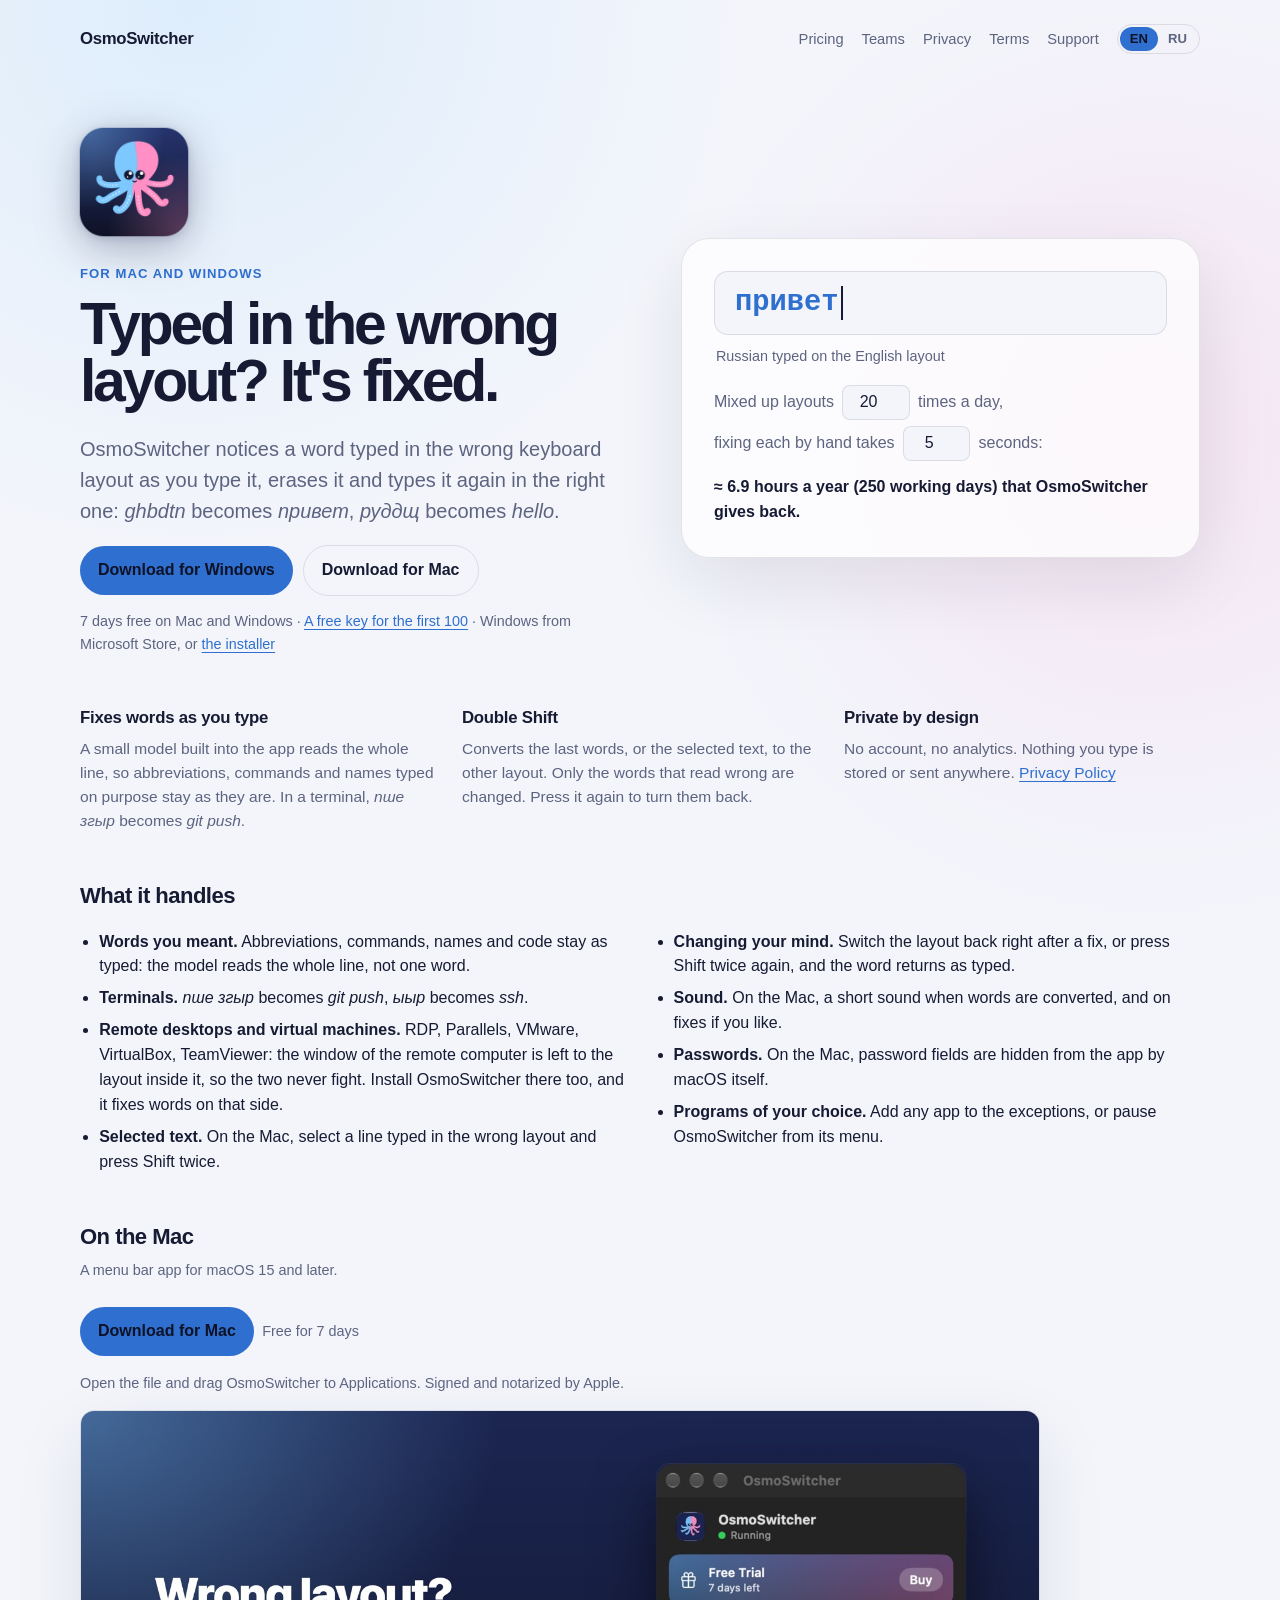
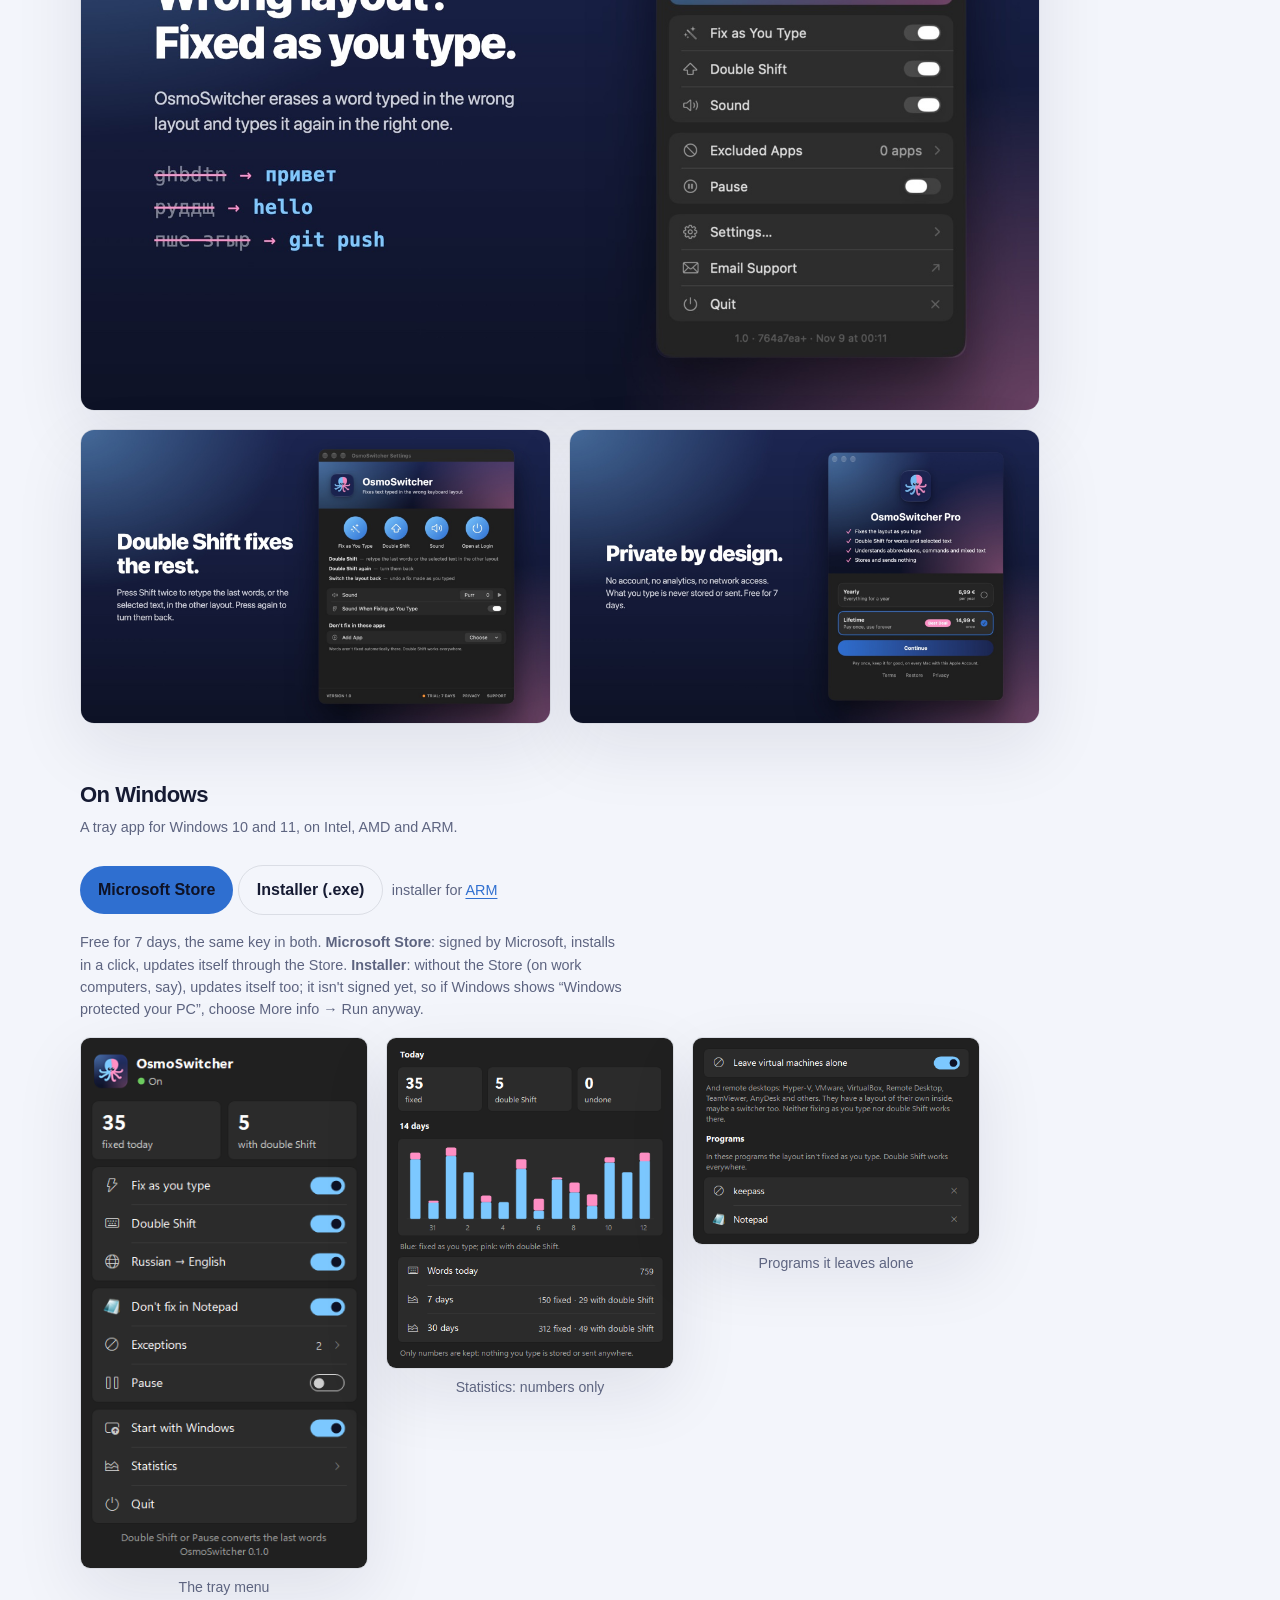
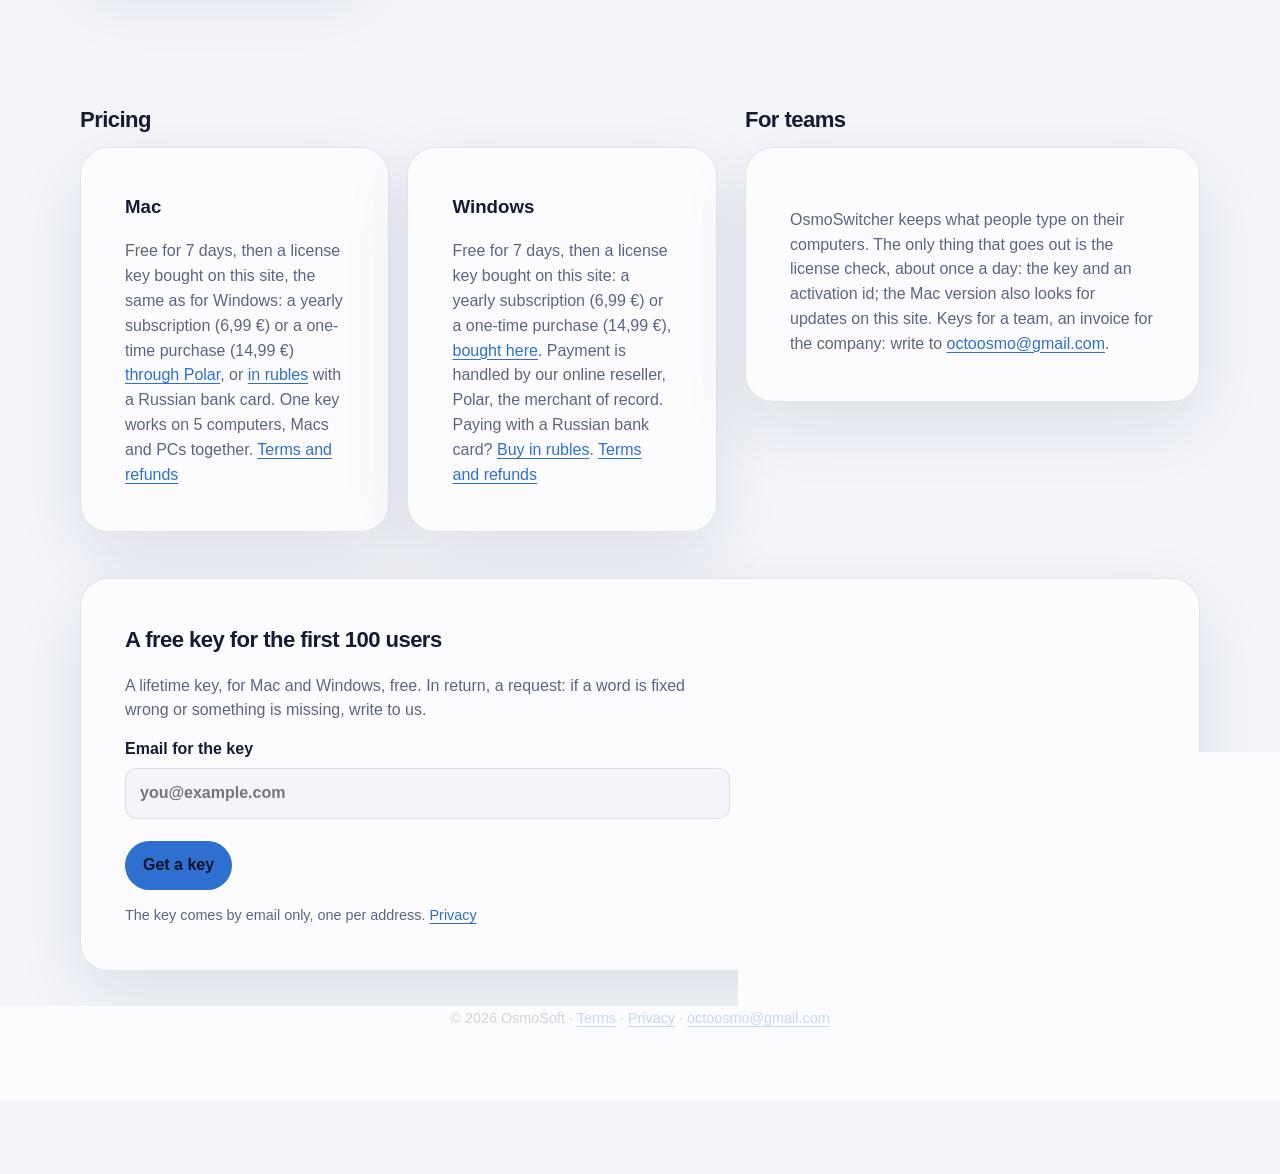
==== commit 678ce8fd: "Windows: a choice of two buttons, Microsoft Store or the installer With what each means: the Store's" ====
--- a/index.html
+++ b/index.html
@@ -94,8 +94,8 @@
 
         <h2>On Windows</h2>
         <p class="meta">A tray app for Windows 10 and 11, on Intel, AMD and ARM.</p>
-        <p id="download" class="download"><a class="button" href="https://keys.osmosoft.app/dl/store">Download for Windows</a> <span class="meta">&nbsp;from Microsoft Store</span></p>
-        <p class="meta">Free for 7 days. Without the Store: the installer for <a href="https://keys.osmosoft.app/dl/win-x64">Intel and AMD</a> or <a href="https://keys.osmosoft.app/dl/win-arm64">ARM</a>; it isn't signed yet, so if Windows shows “Windows protected your PC”, choose More info → Run anyway.</p>
+        <p id="download" class="download"><a class="button" href="https://keys.osmosoft.app/dl/store">Microsoft Store</a> <a class="button button-alt" href="https://keys.osmosoft.app/dl/win-x64">Installer (.exe)</a> <span class="meta">&nbsp;installer for <a href="https://keys.osmosoft.app/dl/win-arm64">ARM</a></span></p>
+        <p class="meta">Free for 7 days, the same key in both. <b>Microsoft Store</b>: signed by Microsoft, installs in a click, updates itself through the Store. <b>Installer</b>: without the Store (on work computers, say), updates itself too; it isn't signed yet, so if Windows shows “Windows protected your PC”, choose More info → Run anyway.</p>
         <div class="shot-row windows">
           <figure class="shot"><img src="shots/windows-flyout.png" alt="The OsmoSwitcher tray menu on Windows" loading="lazy"><figcaption>The tray menu</figcaption></figure>
           <figure class="shot"><img src="shots/windows-stats.png" alt="OsmoSwitcher statistics on Windows: words fixed per day" loading="lazy"><figcaption>Statistics: numbers only</figcaption></figure>
@@ -211,8 +211,8 @@
 
         <h2>На Windows</h2>
         <p class="meta">Приложение в области уведомлений для Windows 10 и 11, на Intel, AMD и ARM.</p>
-        <p id="download-ru" class="download"><a class="button" href="https://keys.osmosoft.app/dl/store">Скачать для Windows</a> <span class="meta">&nbsp;из Microsoft Store</span></p>
-        <p class="meta">7 дней бесплатно. Без Store — установщик для <a href="https://keys.osmosoft.app/dl/win-x64">Intel и AMD</a> или <a href="https://keys.osmosoft.app/dl/win-arm64">ARM</a>; он пока не подписан, поэтому если Windows покажет «Система Windows защитила ваш компьютер», нажмите «Подробнее» → «Выполнить в любом случае».</p>
+        <p id="download-ru" class="download"><a class="button" href="https://keys.osmosoft.app/dl/store">Microsoft Store</a> <a class="button button-alt" href="https://keys.osmosoft.app/dl/win-x64">Установщик (.exe)</a> <span class="meta">&nbsp;установщик для <a href="https://keys.osmosoft.app/dl/win-arm64">ARM</a></span></p>
+        <p class="meta">7 дней бесплатно, ключ подходит к обоим. <b>Microsoft Store</b> — подписано Microsoft, ставится в один клик, обновляется через Store. <b>Установщик</b> — без Store (например, на рабочем компьютере), тоже обновляется сам; он пока не подписан, поэтому если Windows покажет «Система Windows защитила ваш компьютер», нажмите «Подробнее» → «Выполнить в любом случае».</p>
         <div class="shot-row windows">
           <figure class="shot"><img src="shots/windows-flyout.png" alt="Меню OsmoSwitcher в Windows" loading="lazy"><figcaption>Меню в области уведомлений</figcaption></figure>
           <figure class="shot"><img src="shots/windows-stats.png" alt="Статистика OsmoSwitcher в Windows: сколько слов исправлено по дням" loading="lazy"><figcaption>Статистика: только числа</figcaption></figure>
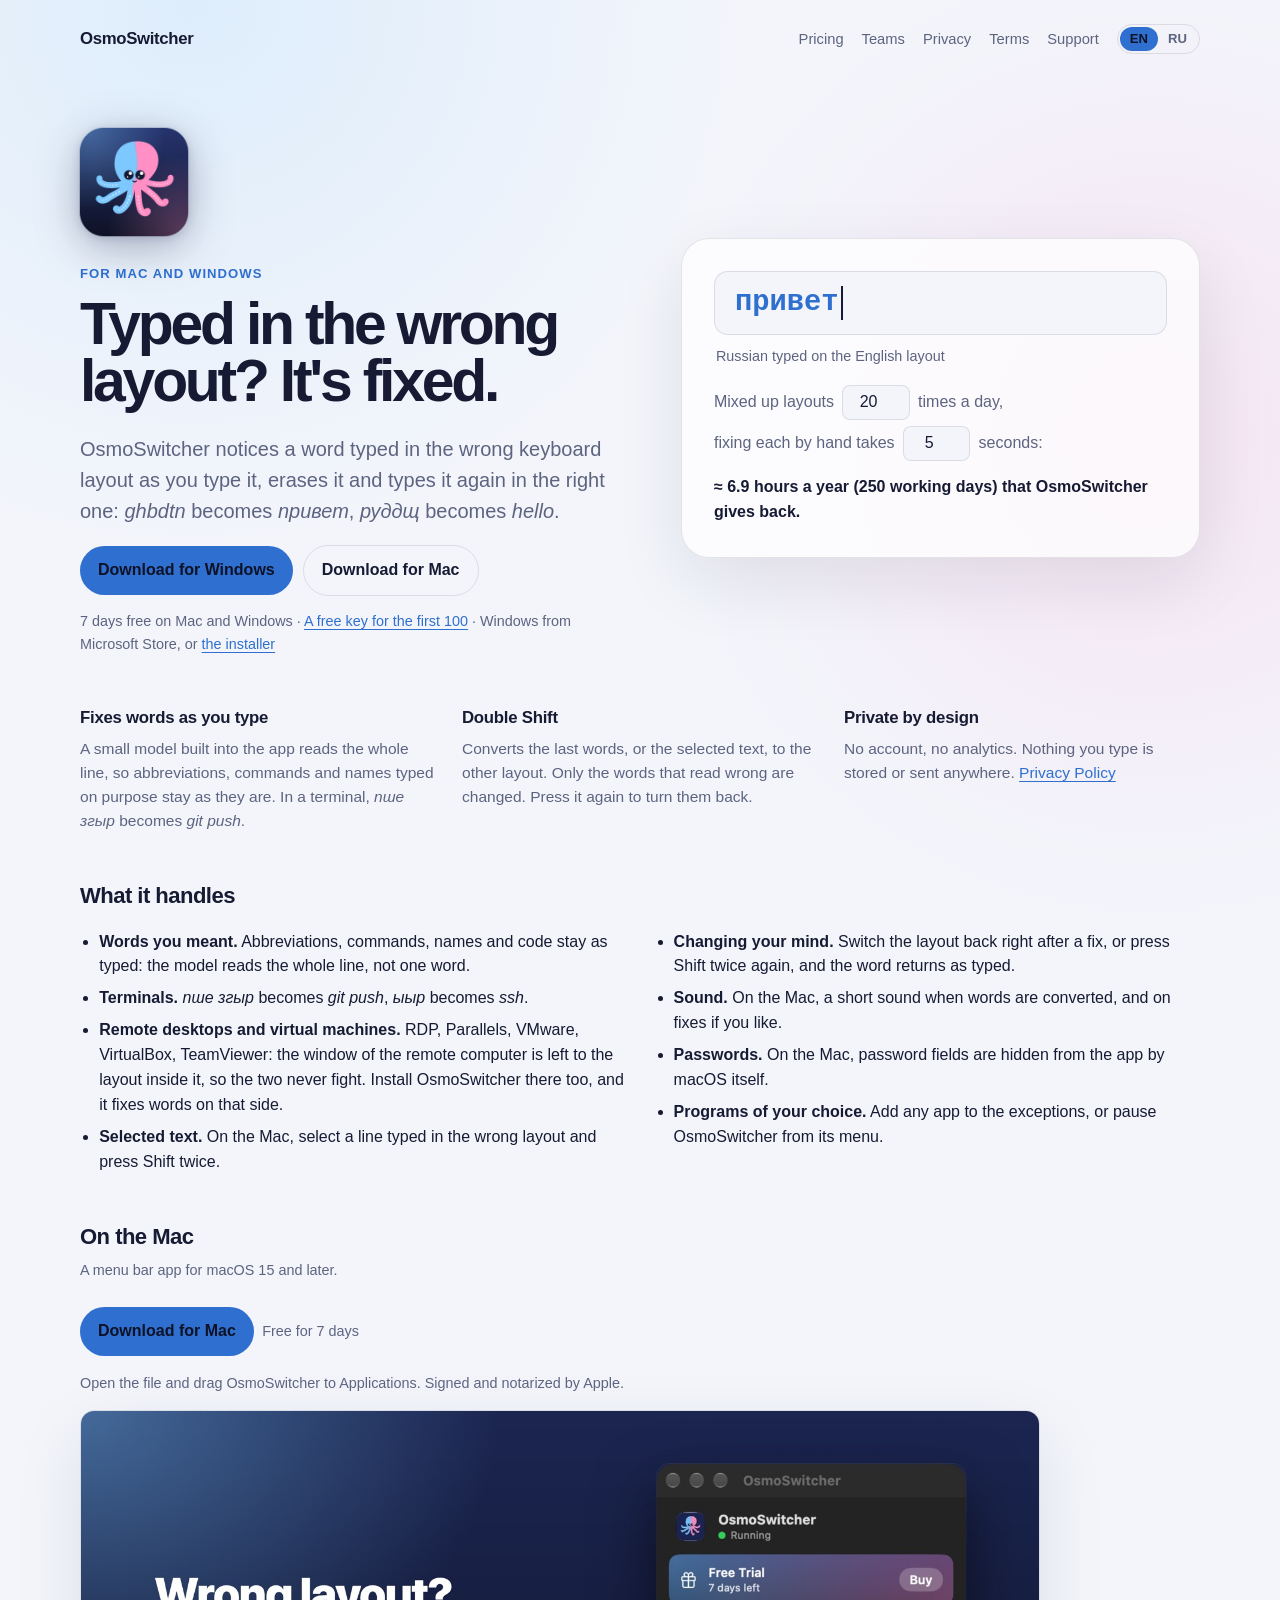
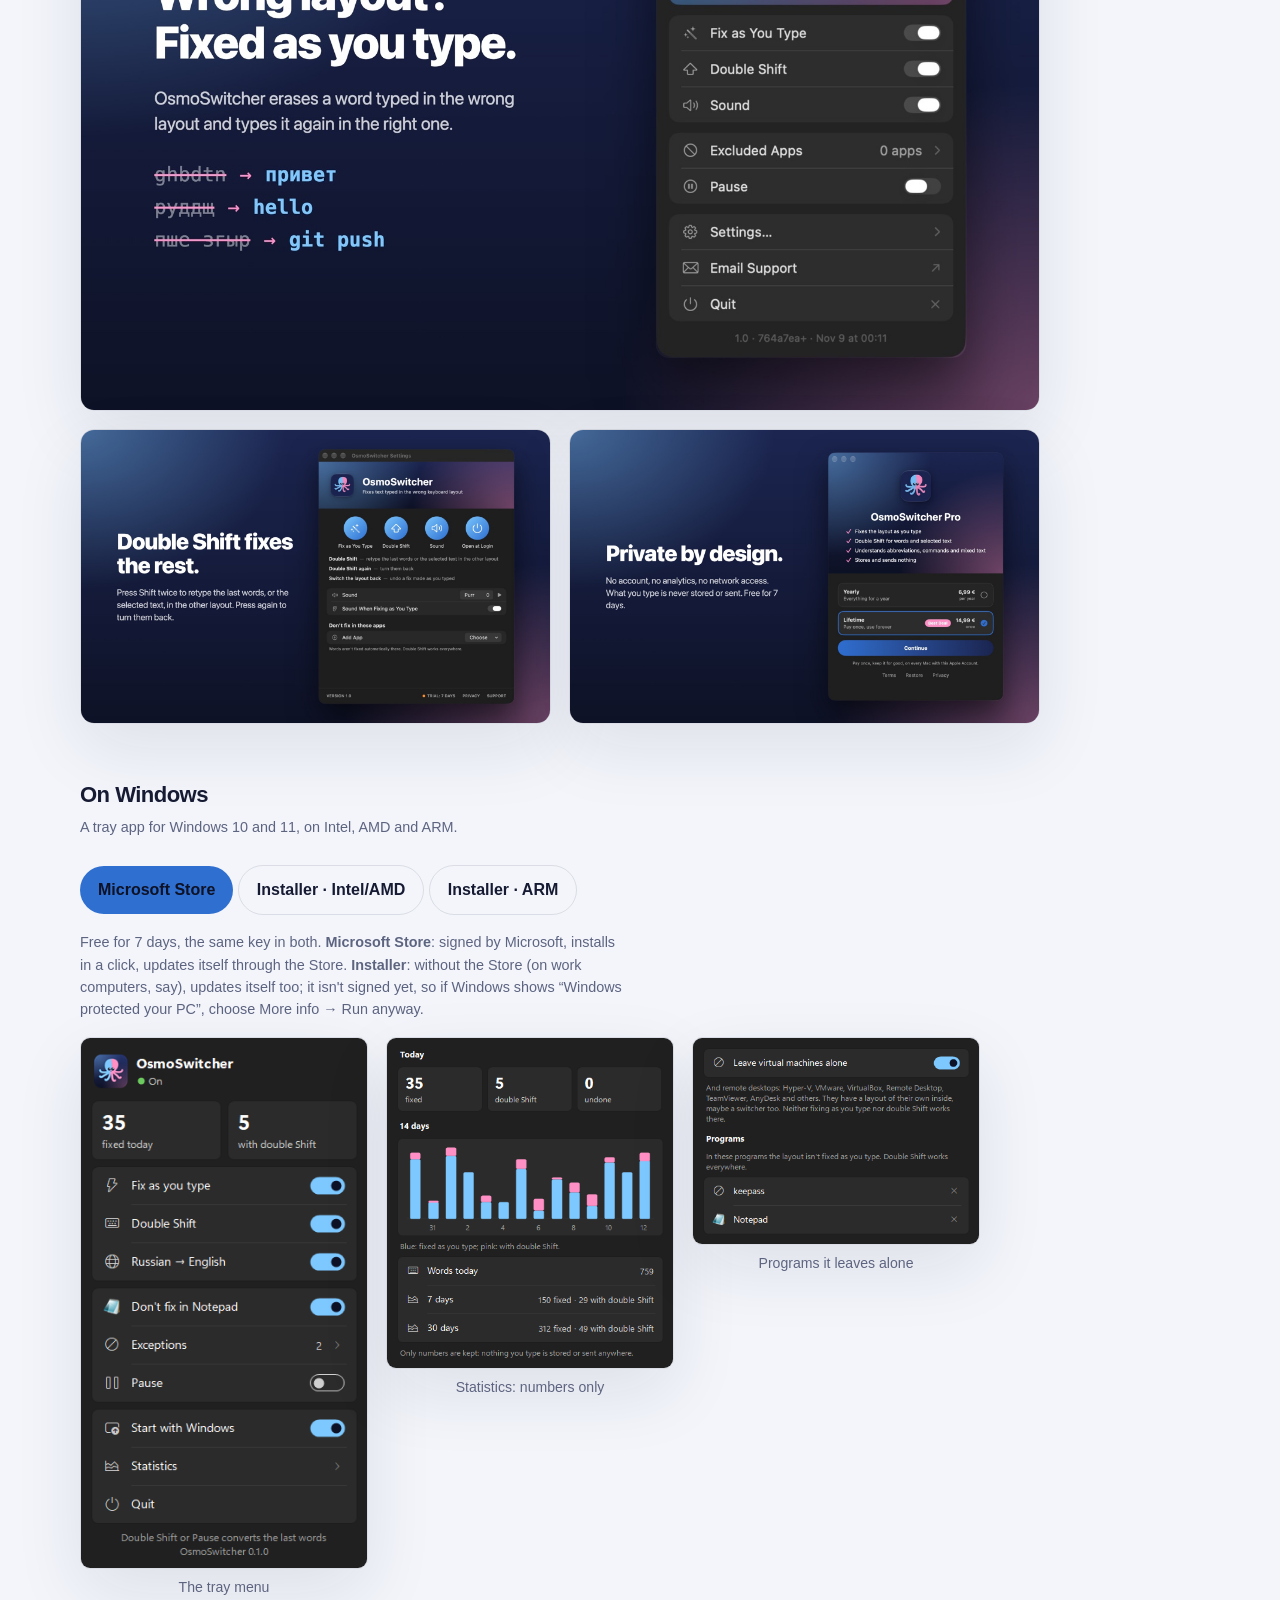
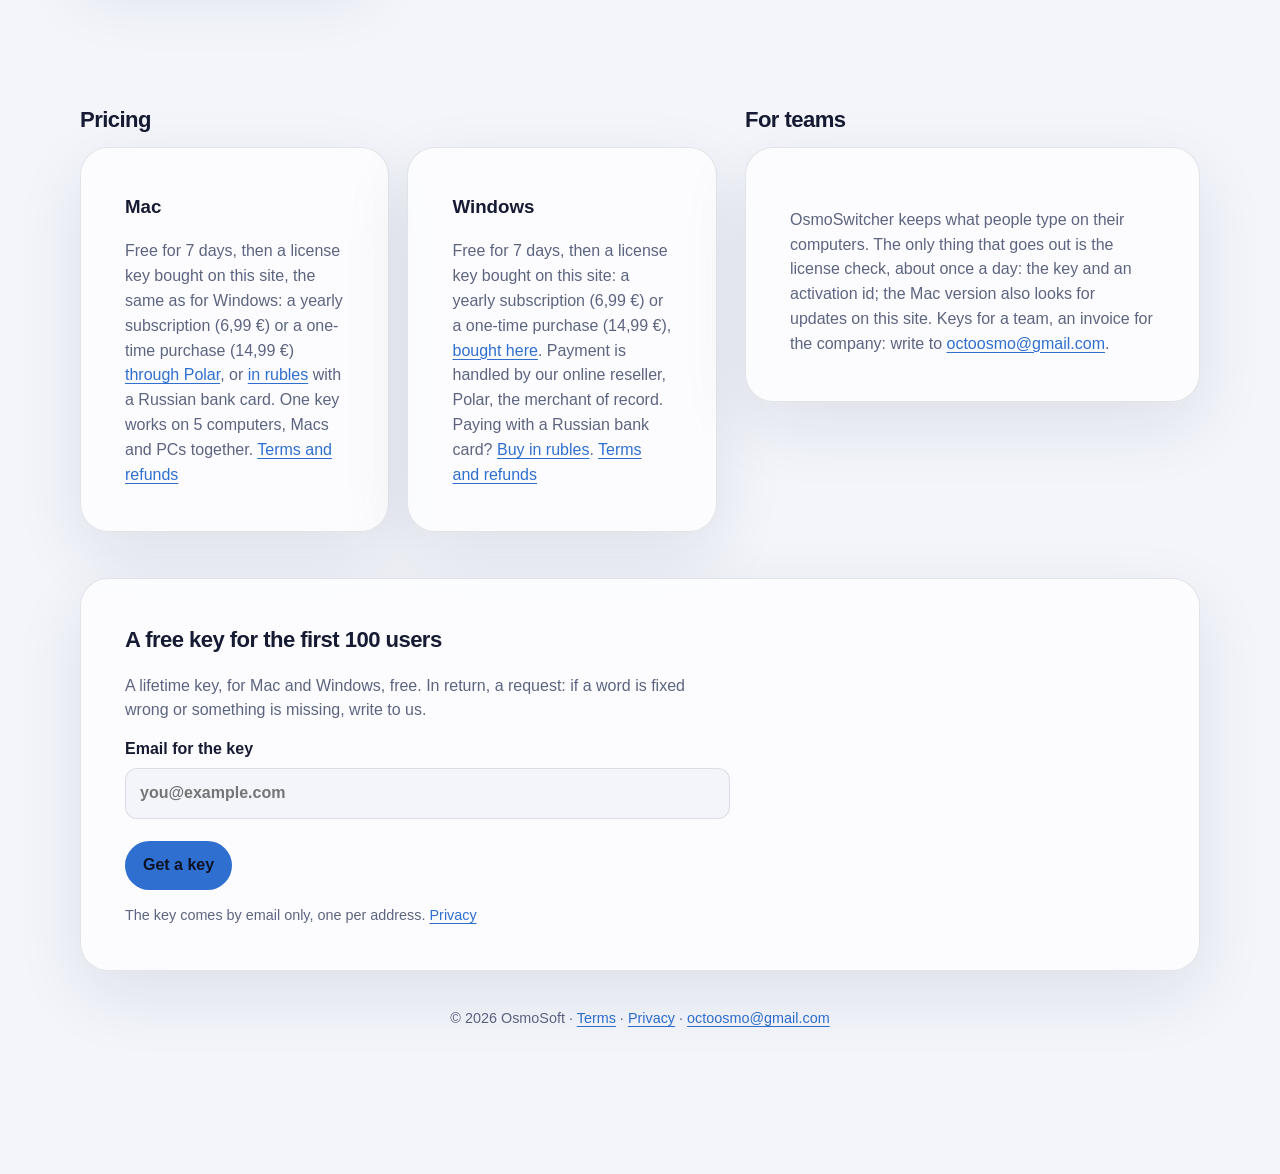
==== commit bf12355a: "Windows: the ARM installer is a button too Co-Authored-By: Claude Opus 5.5 <noreply@anthropic.com> C" ====
--- a/index.html
+++ b/index.html
@@ -94,7 +94,7 @@
 
         <h2>On Windows</h2>
         <p class="meta">A tray app for Windows 10 and 11, on Intel, AMD and ARM.</p>
-        <p id="download" class="download"><a class="button" href="https://keys.osmosoft.app/dl/store">Microsoft Store</a> <a class="button button-alt" href="https://keys.osmosoft.app/dl/win-x64">Installer (.exe)</a> <span class="meta">&nbsp;installer for <a href="https://keys.osmosoft.app/dl/win-arm64">ARM</a></span></p>
+        <p id="download" class="download"><a class="button" href="https://keys.osmosoft.app/dl/store">Microsoft Store</a> <a class="button button-alt" href="https://keys.osmosoft.app/dl/win-x64">Installer · Intel/AMD</a> <a class="button button-alt" href="https://keys.osmosoft.app/dl/win-arm64">Installer · ARM</a></p>
         <p class="meta">Free for 7 days, the same key in both. <b>Microsoft Store</b>: signed by Microsoft, installs in a click, updates itself through the Store. <b>Installer</b>: without the Store (on work computers, say), updates itself too; it isn't signed yet, so if Windows shows “Windows protected your PC”, choose More info → Run anyway.</p>
         <div class="shot-row windows">
           <figure class="shot"><img src="shots/windows-flyout.png" alt="The OsmoSwitcher tray menu on Windows" loading="lazy"><figcaption>The tray menu</figcaption></figure>
@@ -211,7 +211,7 @@
 
         <h2>На Windows</h2>
         <p class="meta">Приложение в области уведомлений для Windows 10 и 11, на Intel, AMD и ARM.</p>
-        <p id="download-ru" class="download"><a class="button" href="https://keys.osmosoft.app/dl/store">Microsoft Store</a> <a class="button button-alt" href="https://keys.osmosoft.app/dl/win-x64">Установщик (.exe)</a> <span class="meta">&nbsp;установщик для <a href="https://keys.osmosoft.app/dl/win-arm64">ARM</a></span></p>
+        <p id="download-ru" class="download"><a class="button" href="https://keys.osmosoft.app/dl/store">Microsoft Store</a> <a class="button button-alt" href="https://keys.osmosoft.app/dl/win-x64">Установщик · Intel/AMD</a> <a class="button button-alt" href="https://keys.osmosoft.app/dl/win-arm64">Установщик · ARM</a></p>
         <p class="meta">7 дней бесплатно, ключ подходит к обоим. <b>Microsoft Store</b> — подписано Microsoft, ставится в один клик, обновляется через Store. <b>Установщик</b> — без Store (например, на рабочем компьютере), тоже обновляется сам; он пока не подписан, поэтому если Windows покажет «Система Windows защитила ваш компьютер», нажмите «Подробнее» → «Выполнить в любом случае».</p>
         <div class="shot-row windows">
           <figure class="shot"><img src="shots/windows-flyout.png" alt="Меню OsmoSwitcher в Windows" loading="lazy"><figcaption>Меню в области уведомлений</figcaption></figure>
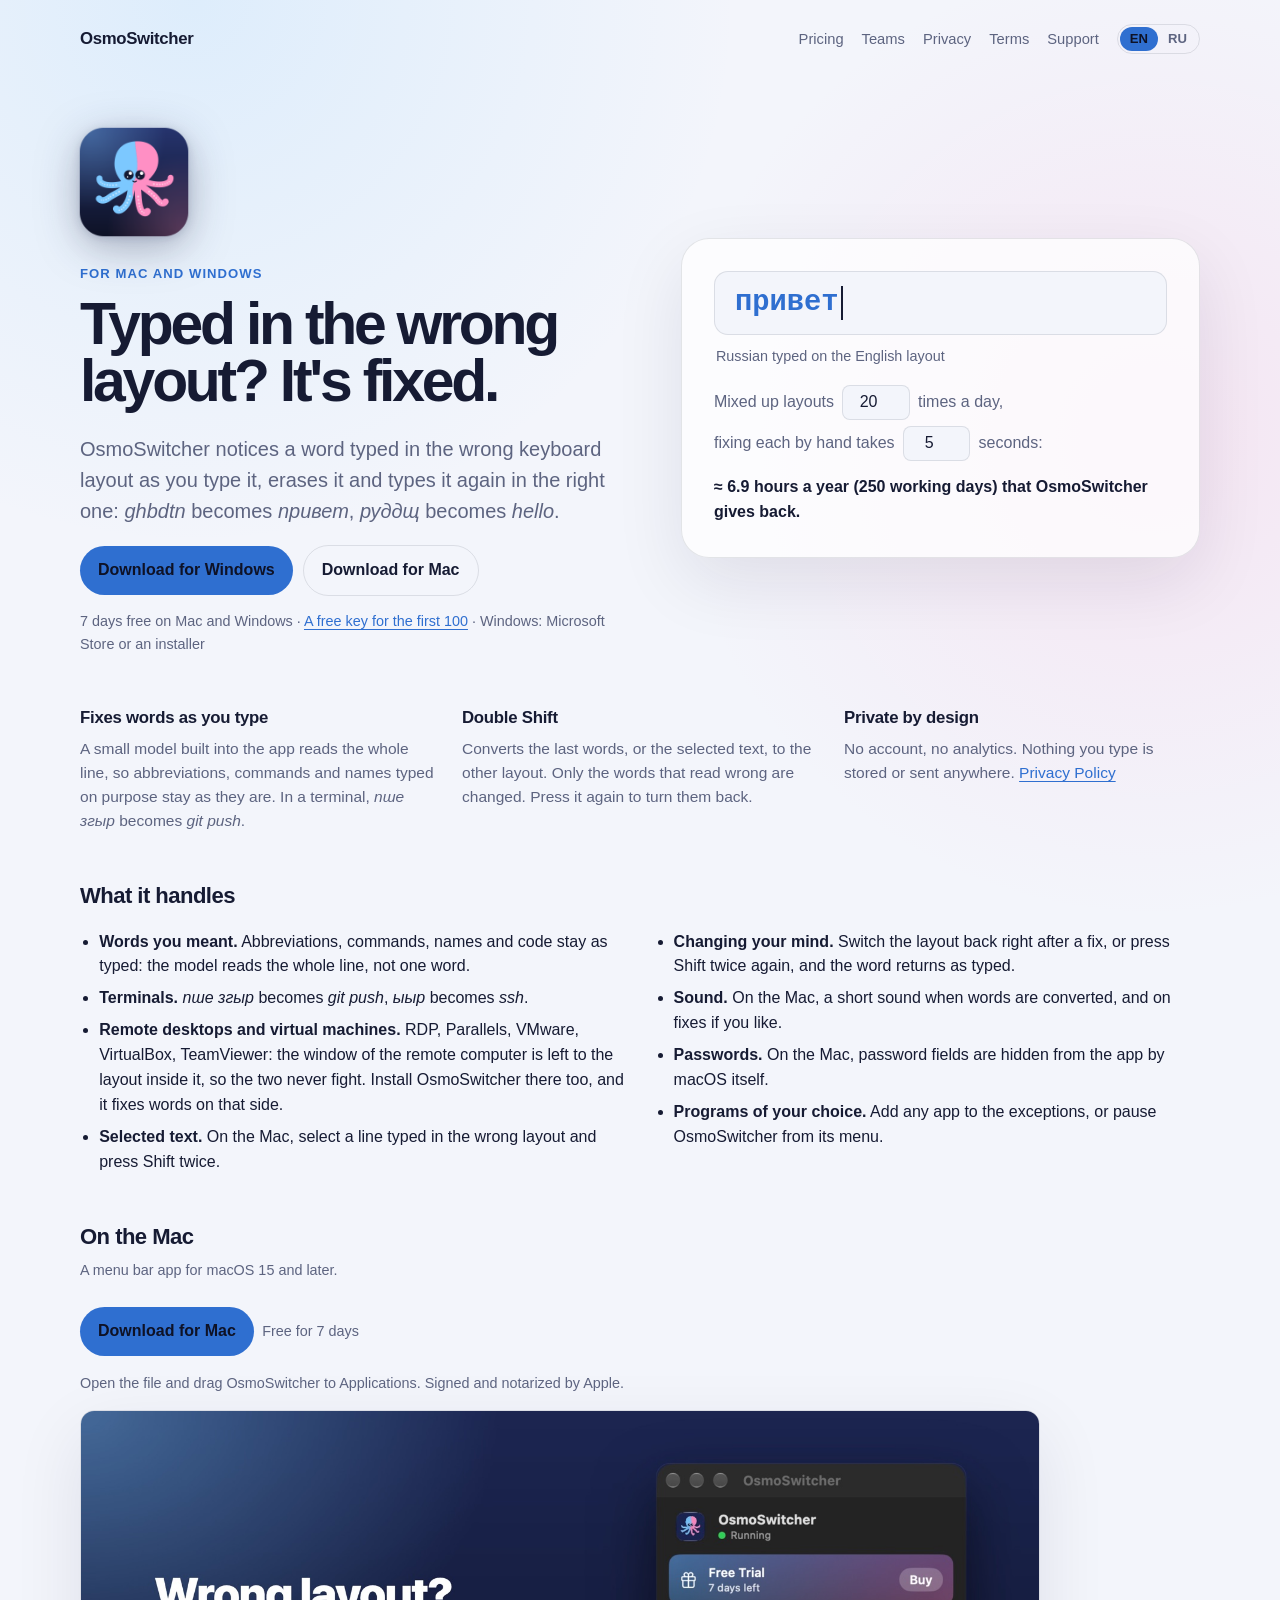
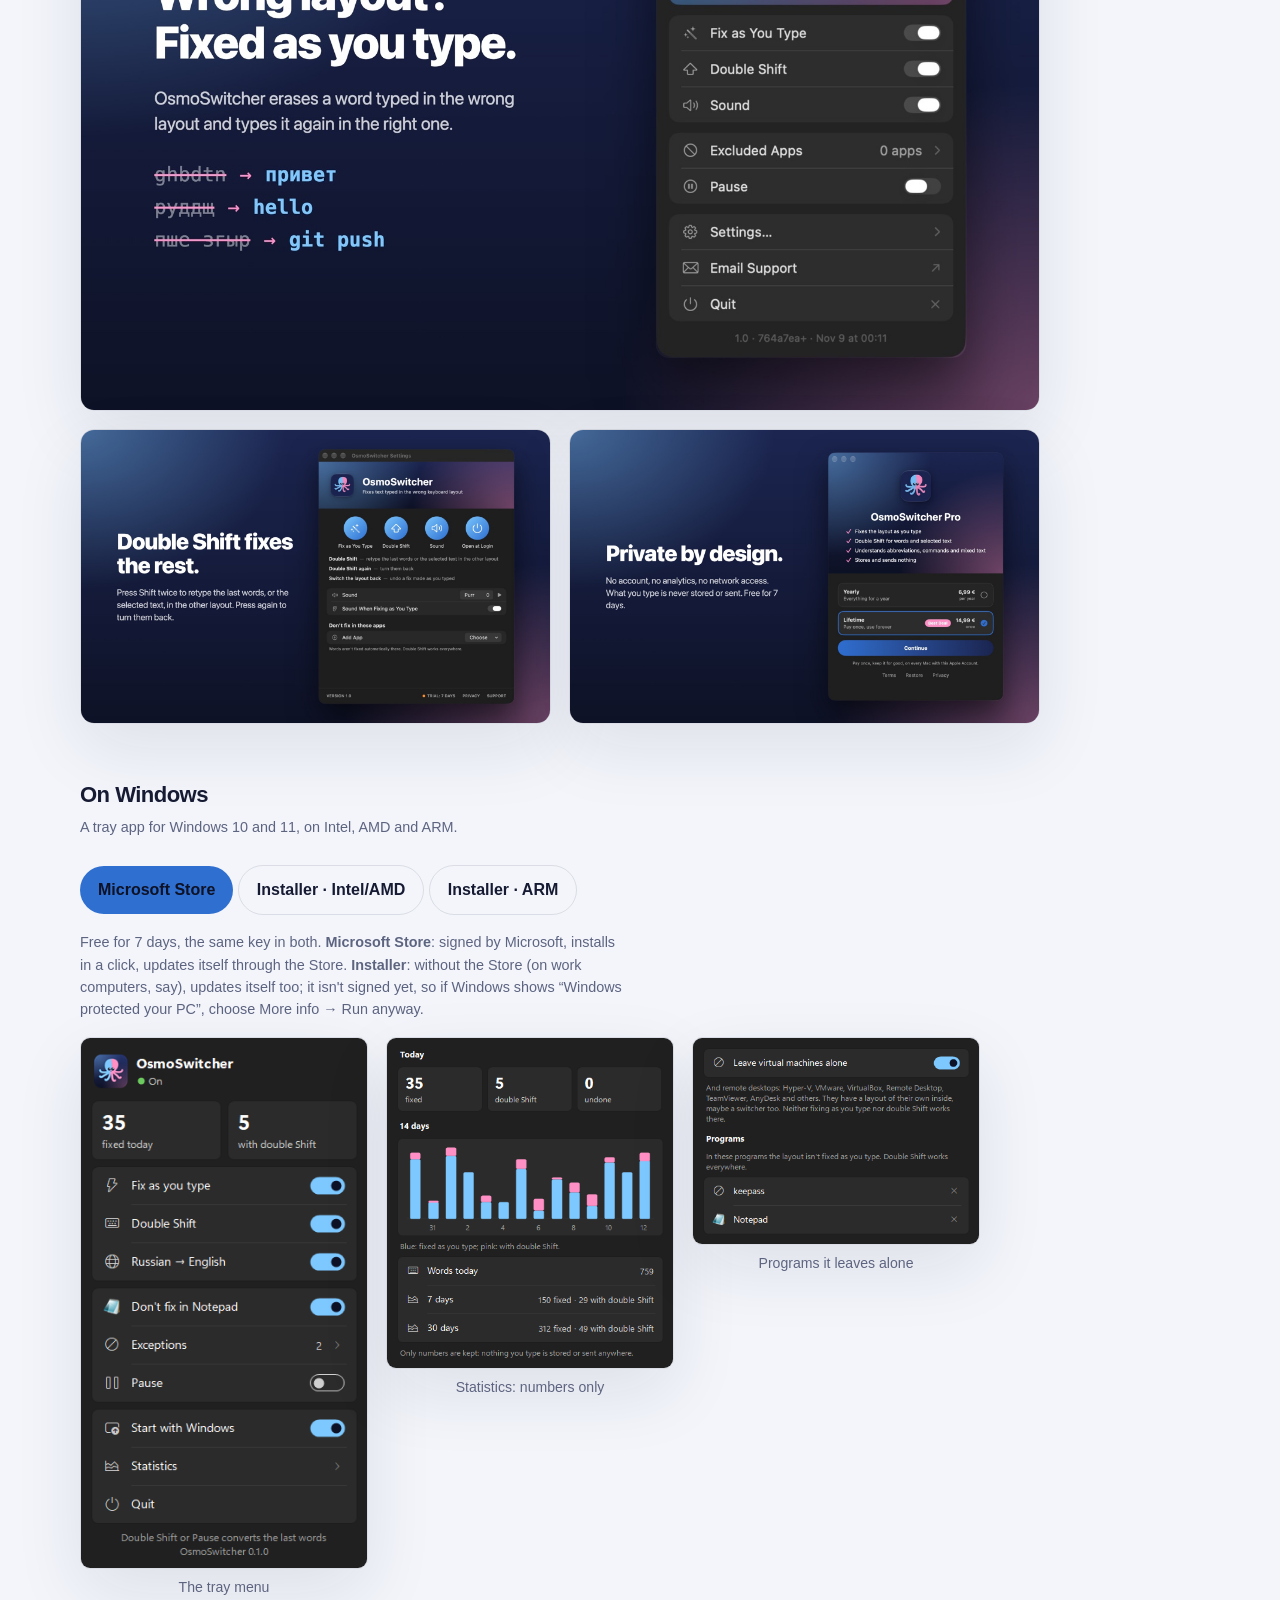
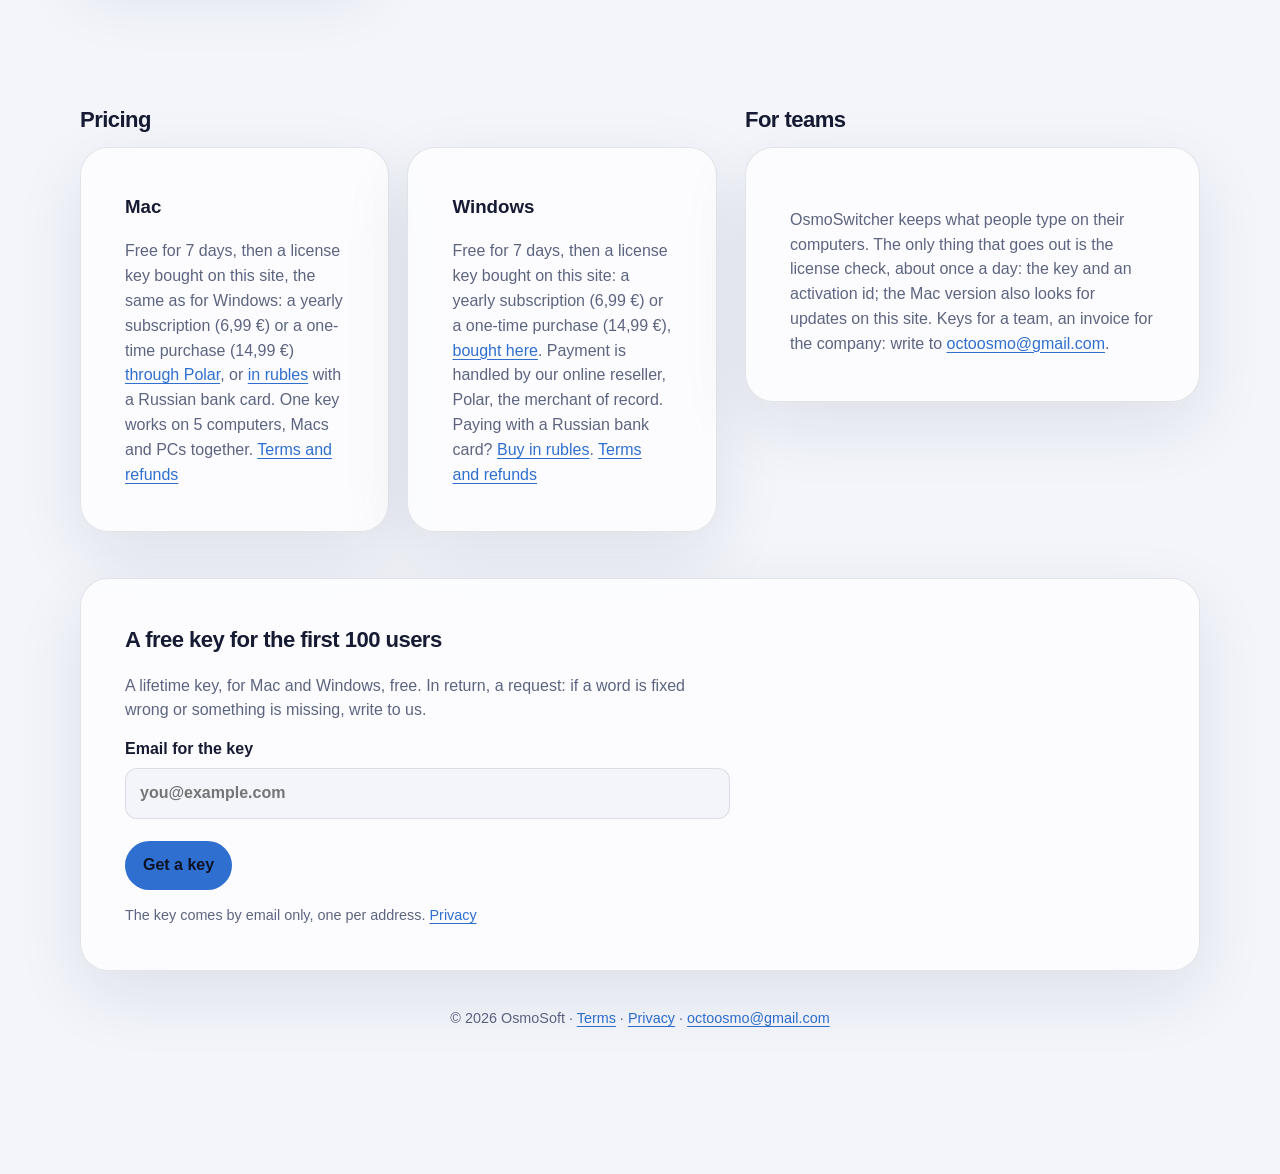
==== commit 4110658b: ""Download for Windows" at the top leads to the choice of Store or installer The hero and the sticky " ====
--- a/index.html
+++ b/index.html
@@ -8,7 +8,7 @@
   <link rel="icon" href="/favicon.ico" sizes="48x48">
   <link rel="icon" href="/favicon.svg" type="image/svg+xml">
   <link rel="apple-touch-icon" href="/apple-touch-icon.png">
-  <link rel="stylesheet" href="styles.css?v=3">
+  <link rel="stylesheet" href="styles.css?v=4">
   <script src="lang.js"></script>
 </head>
 <body>
@@ -37,8 +37,8 @@
           <p class="eyebrow">For Mac and Windows</p>
           <h1>Typed in the wrong layout? It's fixed.</h1>
           <p class="lede">OsmoSwitcher notices a word typed in the wrong keyboard layout as you type it, erases it and types it again in the right one: <em>ghbdtn</em> becomes <em>привет</em>, <em>руддщ</em> becomes <em>hello</em>.</p>
-          <p class="cta"><a class="button" href="https://keys.osmosoft.app/dl/store">Download for Windows</a> <a class="button button-alt" href="https://keys.osmosoft.app/dl/mac">Download for Mac</a></p>
-          <p class="meta">7 days free on Mac and Windows · <a href="#free">A free key for the first 100</a> · Windows from Microsoft Store, or <a href="#download">the installer</a></p>
+          <p class="cta"><a class="button" href="#download">Download for Windows</a> <a class="button button-alt" href="https://keys.osmosoft.app/dl/mac">Download for Mac</a></p>
+          <p class="meta">7 days free on Mac and Windows · <a href="#free">A free key for the first 100</a> · Windows: Microsoft Store or an installer</p>
         </header>
 
         <section class="demo" data-lang="en" aria-label="How it works">
@@ -139,7 +139,7 @@
 
       <div class="dock" aria-hidden="true">
         <span class="dock-name"><img src="icon-512.png" alt="" width="28" height="28"> OsmoSwitcher <span class="meta">7 days free</span></span>
-        <a class="button" href="https://keys.osmosoft.app/dl/store" tabindex="-1">Download for Windows</a>
+        <a class="button" href="#download" tabindex="-1">Download for Windows</a>
         <a class="button button-alt" href="https://keys.osmosoft.app/dl/mac" tabindex="-1">Download for Mac</a>
       </div>
 
@@ -154,8 +154,8 @@
           <p class="eyebrow">Для Mac и Windows</p>
           <h1>Набрали не в той раскладке? Уже исправлено.</h1>
           <p class="lede">OsmoSwitcher замечает слово, набранное не в той раскладке, прямо во время набора, стирает его и печатает заново в нужной: <em>ghbdtn</em> становится <em>привет</em>, <em>руддщ</em> — <em>hello</em>.</p>
-          <p class="cta"><a class="button" href="https://keys.osmosoft.app/dl/store">Скачать для Windows</a> <a class="button button-alt" href="https://keys.osmosoft.app/dl/mac">Скачать для Mac</a></p>
-          <p class="meta">7 дней бесплатно на Mac и Windows · <a href="#free-ru">Бесплатный ключ первым 100</a> · Windows из Microsoft Store или <a href="#download-ru">установщиком</a> · <a href="#rub">Купить картой РФ</a></p>
+          <p class="cta"><a class="button" href="#download-ru">Скачать для Windows</a> <a class="button button-alt" href="https://keys.osmosoft.app/dl/mac">Скачать для Mac</a></p>
+          <p class="meta">7 дней бесплатно на Mac и Windows · <a href="#free-ru">Бесплатный ключ первым 100</a> · Windows: Microsoft Store или установщик · <a href="#rub">Купить картой РФ</a></p>
         </header>
 
         <section class="demo" data-lang="ru" aria-label="Как это работает">
@@ -267,7 +267,7 @@
 
       <div class="dock" aria-hidden="true">
         <span class="dock-name"><img src="icon-512.png" alt="" width="28" height="28"> OsmoSwitcher <span class="meta">7 дней бесплатно</span></span>
-        <a class="button" href="https://keys.osmosoft.app/dl/store" tabindex="-1">Скачать для Windows</a>
+        <a class="button" href="#download-ru" tabindex="-1">Скачать для Windows</a>
         <a class="button button-alt" href="https://keys.osmosoft.app/dl/mac" tabindex="-1">Скачать для Mac</a>
       </div>
 
--- a/styles.css
+++ b/styles.css
@@ -717,3 +717,7 @@
     gap: 6px 14px;
   }
 }
+
+/* The Windows buttons at the top lead to the choice of Store or installer; land with its heading in view. */
+@media (prefers-reduced-motion: no-preference) { html { scroll-behavior: smooth; } }
+.download { scroll-margin-top: 140px; }
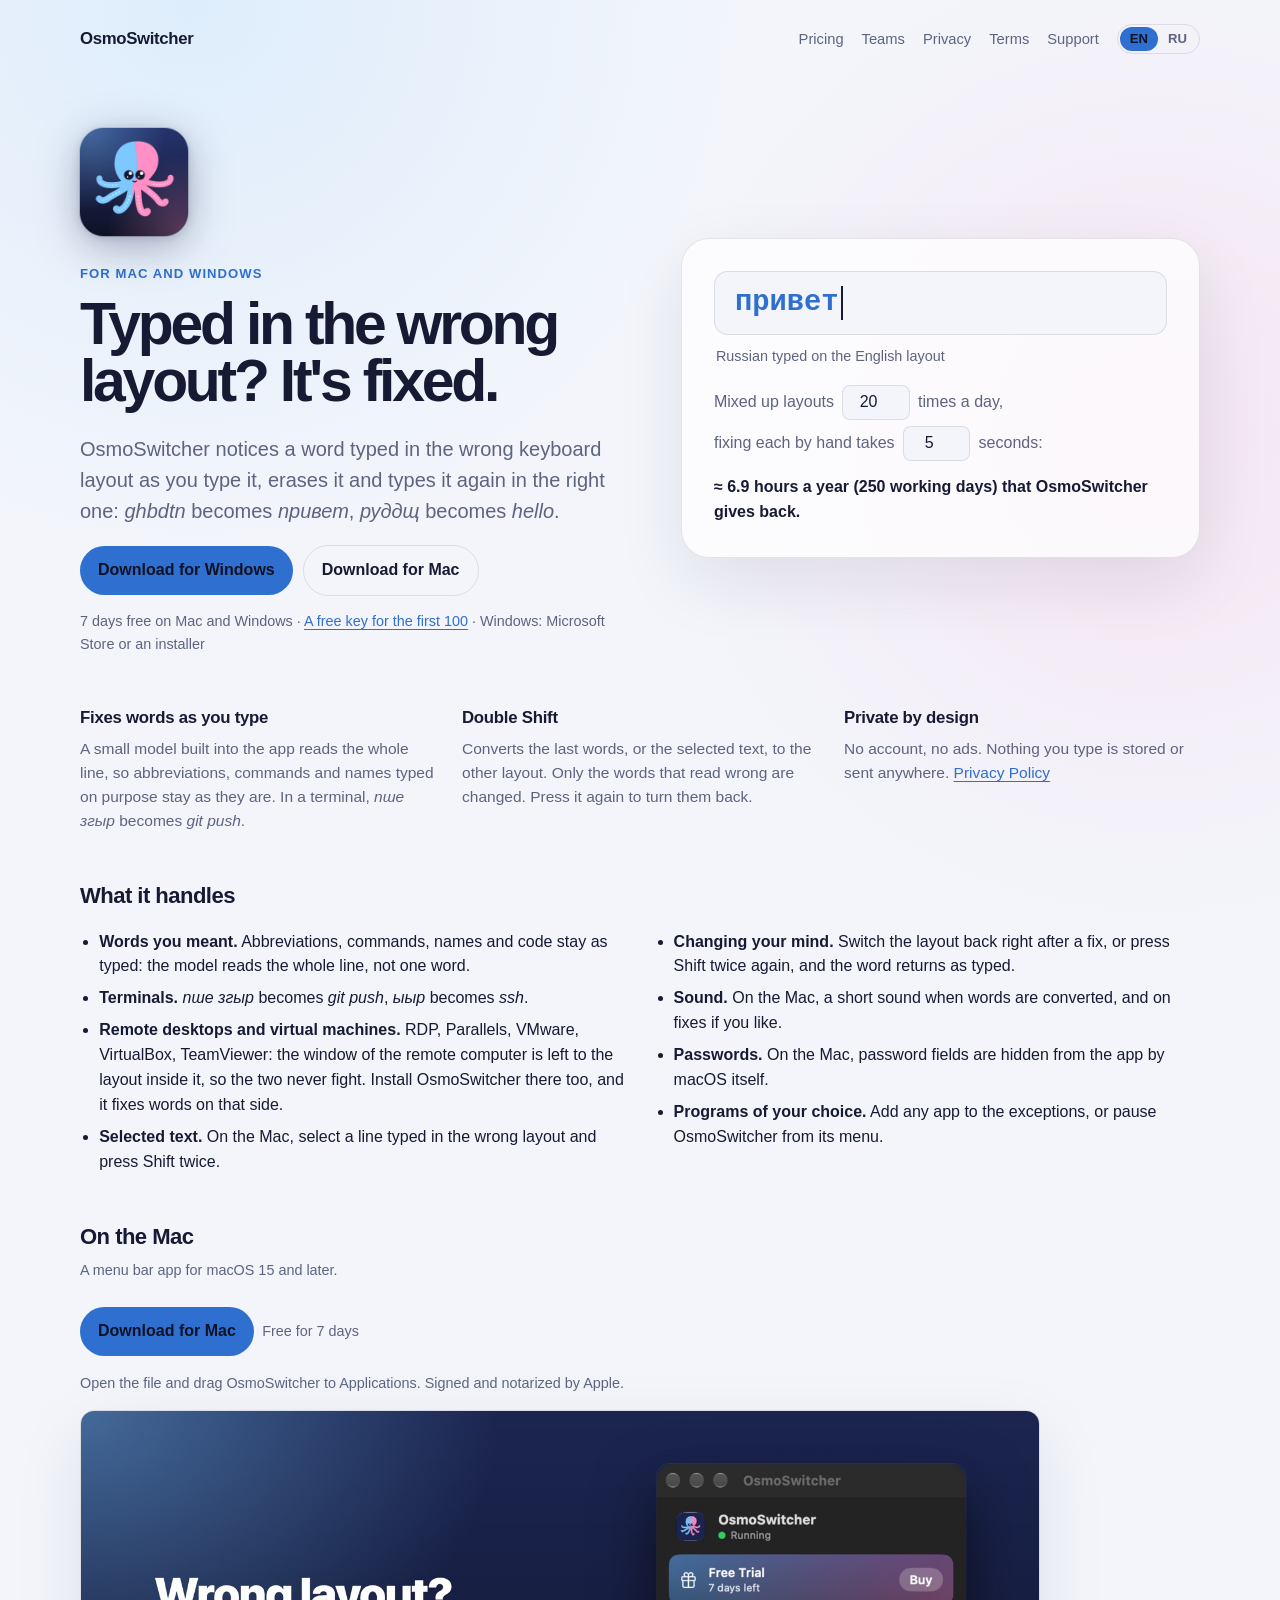
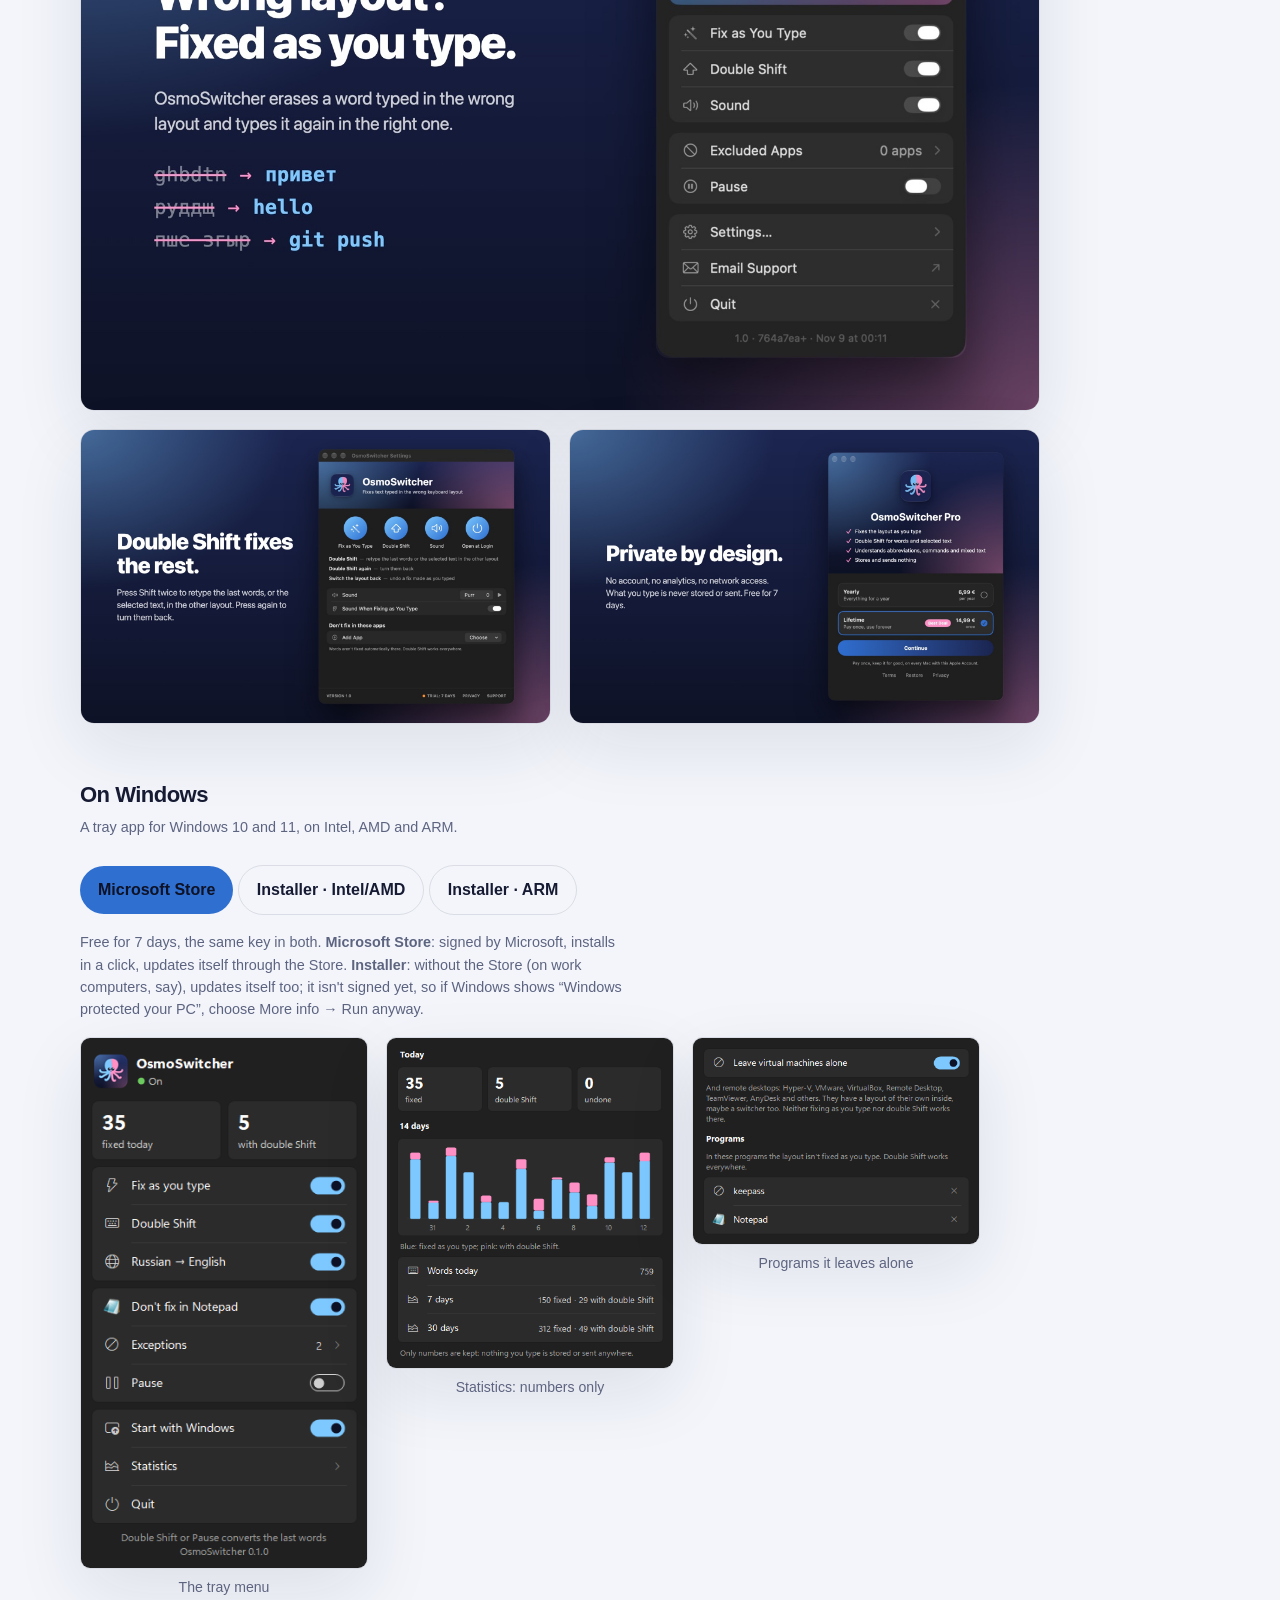
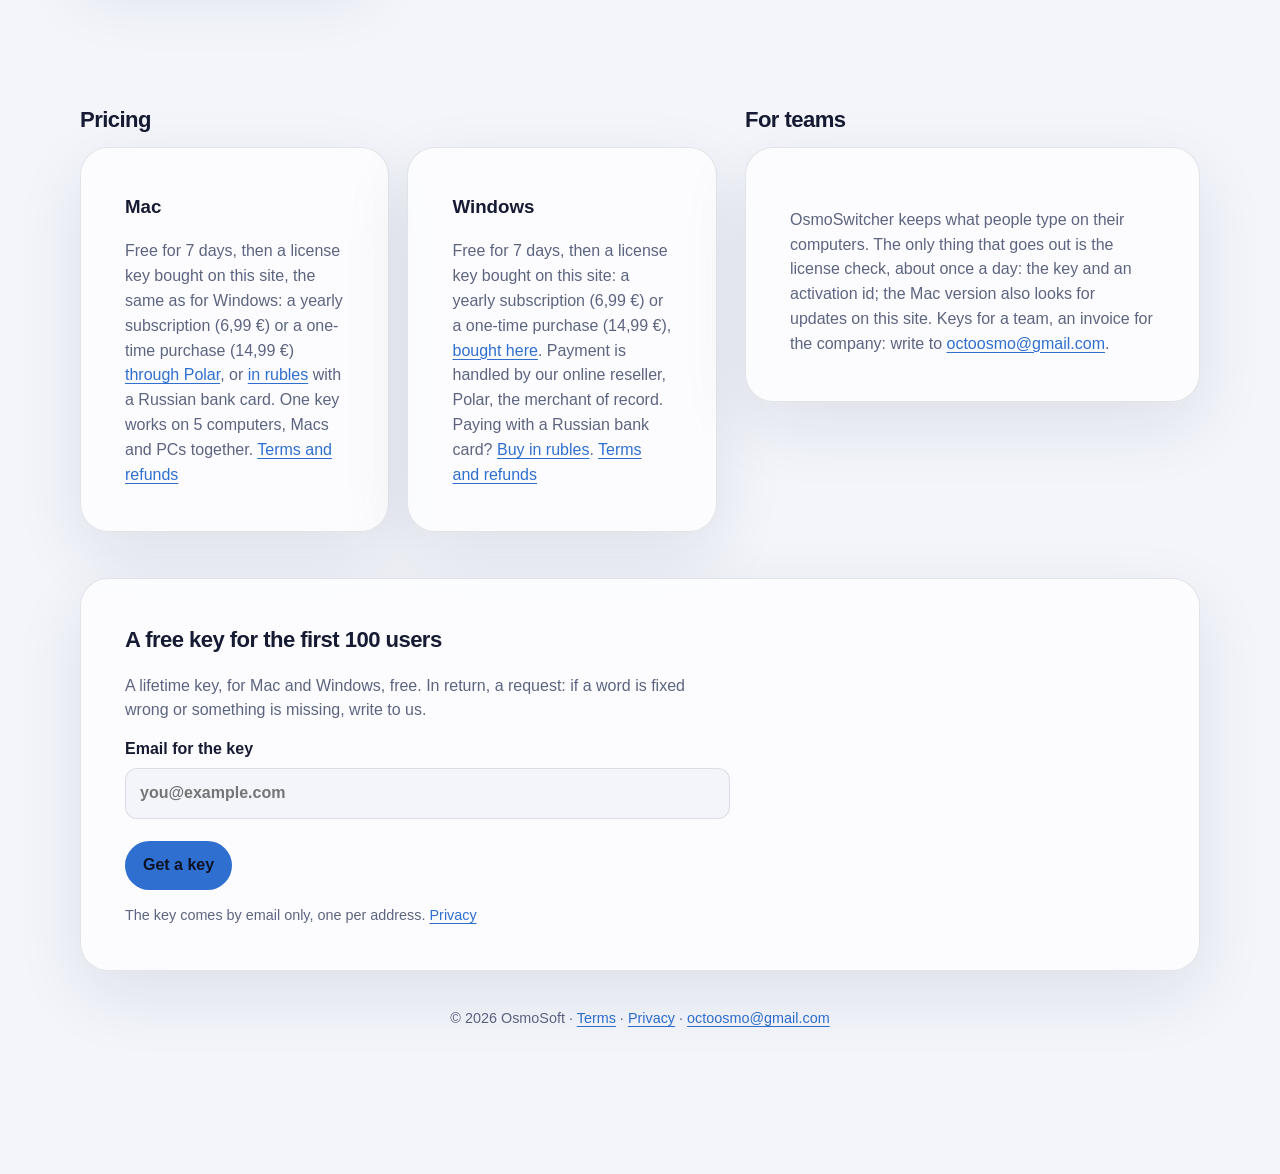
==== commit 2fddcc52: "Privacy: one policy for the App Store version, one for the site's and Windows /privacy/ is the Mac A" ====
--- a/index.html
+++ b/index.html
@@ -63,7 +63,7 @@
         </div>
         <div class="feature">
           <h3>Private by design</h3>
-          <p>No account, no analytics. Nothing you type is stored or sent anywhere. <a href="privacy/">Privacy Policy</a></p>
+          <p>No account, no ads. Nothing you type is stored or sent anywhere. <a href="privacy/">Privacy Policy</a></p>
         </div>
       </section>
 
@@ -134,7 +134,7 @@
           <input type="text" name="website" tabindex="-1" autocomplete="off" aria-hidden="true" style="position:absolute;left:-9999px">
           <button class="button" type="submit">Get a key</button>
         </form>
-        <p class="meta">The key comes by email only, one per address. <a href="privacy/">Privacy</a></p>
+        <p class="meta">The key comes by email only, one per address. <a href="privacy/site/">Privacy</a></p>
       </section>
 
       <div class="dock" aria-hidden="true">
@@ -180,7 +180,7 @@
         </div>
         <div class="feature">
           <h3>Конфиденциально</h3>
-          <p>Без аккаунта и аналитики. Ничего из набранного не сохраняется и никуда не отправляется. <a href="privacy/#ru">Политика конфиденциальности</a></p>
+          <p>Без аккаунта и рекламы. Ничего из набранного не сохраняется и никуда не отправляется. <a href="privacy/#ru">Политика конфиденциальности</a></p>
         </div>
       </section>
 
@@ -251,7 +251,7 @@
           <input type="text" name="website" tabindex="-1" autocomplete="off" aria-hidden="true" style="position:absolute;left:-9999px">
           <button class="button" type="submit">Получить ключ</button>
         </form>
-        <p class="meta">Ключ приходит только на почту, один на адрес. <a href="privacy/#ru">Конфиденциальность</a></p>
+        <p class="meta">Ключ приходит только на почту, один на адрес. <a href="privacy/site/#ru">Конфиденциальность</a></p>
       </section>
 
       <section class="card rub-card">
@@ -262,7 +262,7 @@
           <label class="email">Почта для ключа<input type="email" name="email" required autocomplete="email" placeholder="you@example.com"></label>
           <button class="button" type="submit">Перейти к оплате</button>
         </form>
-        <p class="meta">Оплата картой российского банка через сервис lava.top. После оплаты ключ появится на странице и придёт на почту. Ключ работает на 5 компьютерах. <a href="terms/#ru">Условия и возврат</a> · <a href="privacy/#ru">Конфиденциальность</a></p>
+        <p class="meta">Оплата картой российского банка через сервис lava.top. После оплаты ключ появится на странице и придёт на почту. Ключ работает на 5 компьютерах. <a href="terms/#ru">Условия и возврат</a> · <a href="privacy/site/#ru">Конфиденциальность</a></p>
       </section>
 
       <div class="dock" aria-hidden="true">
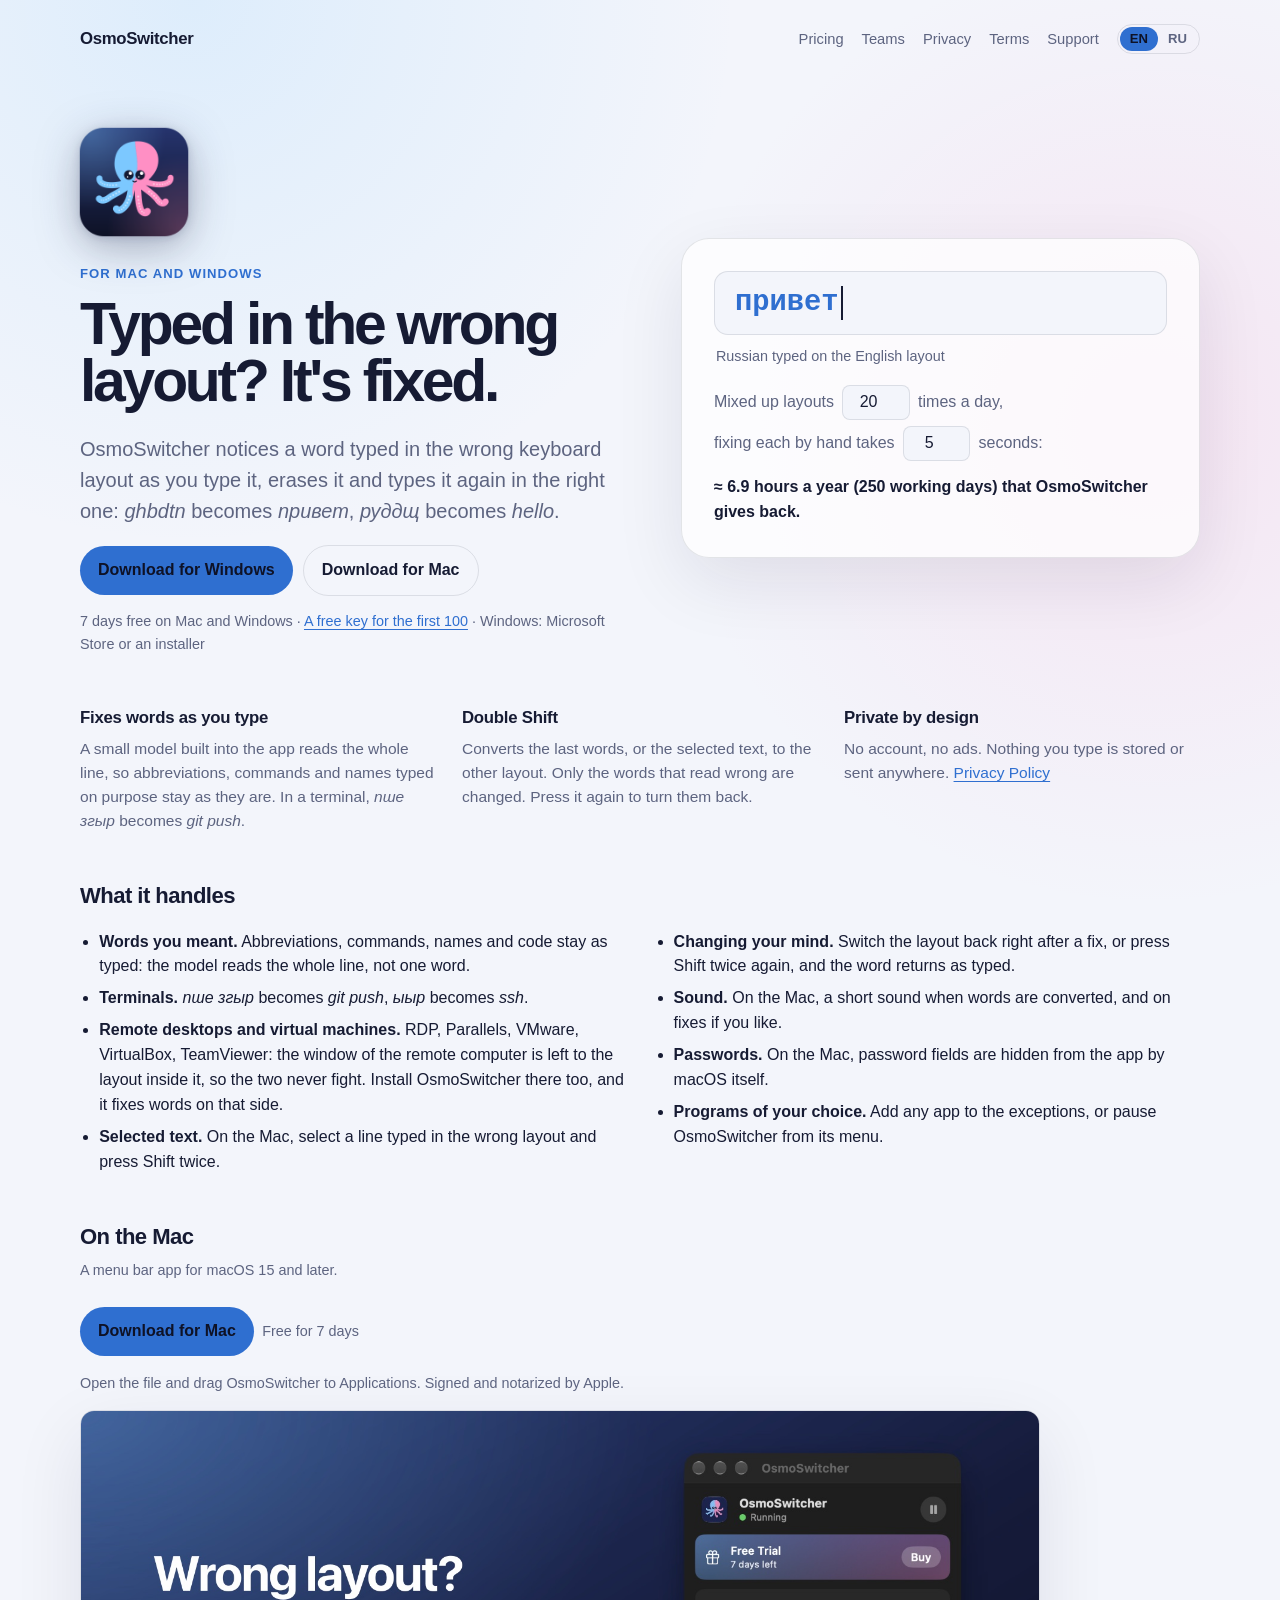
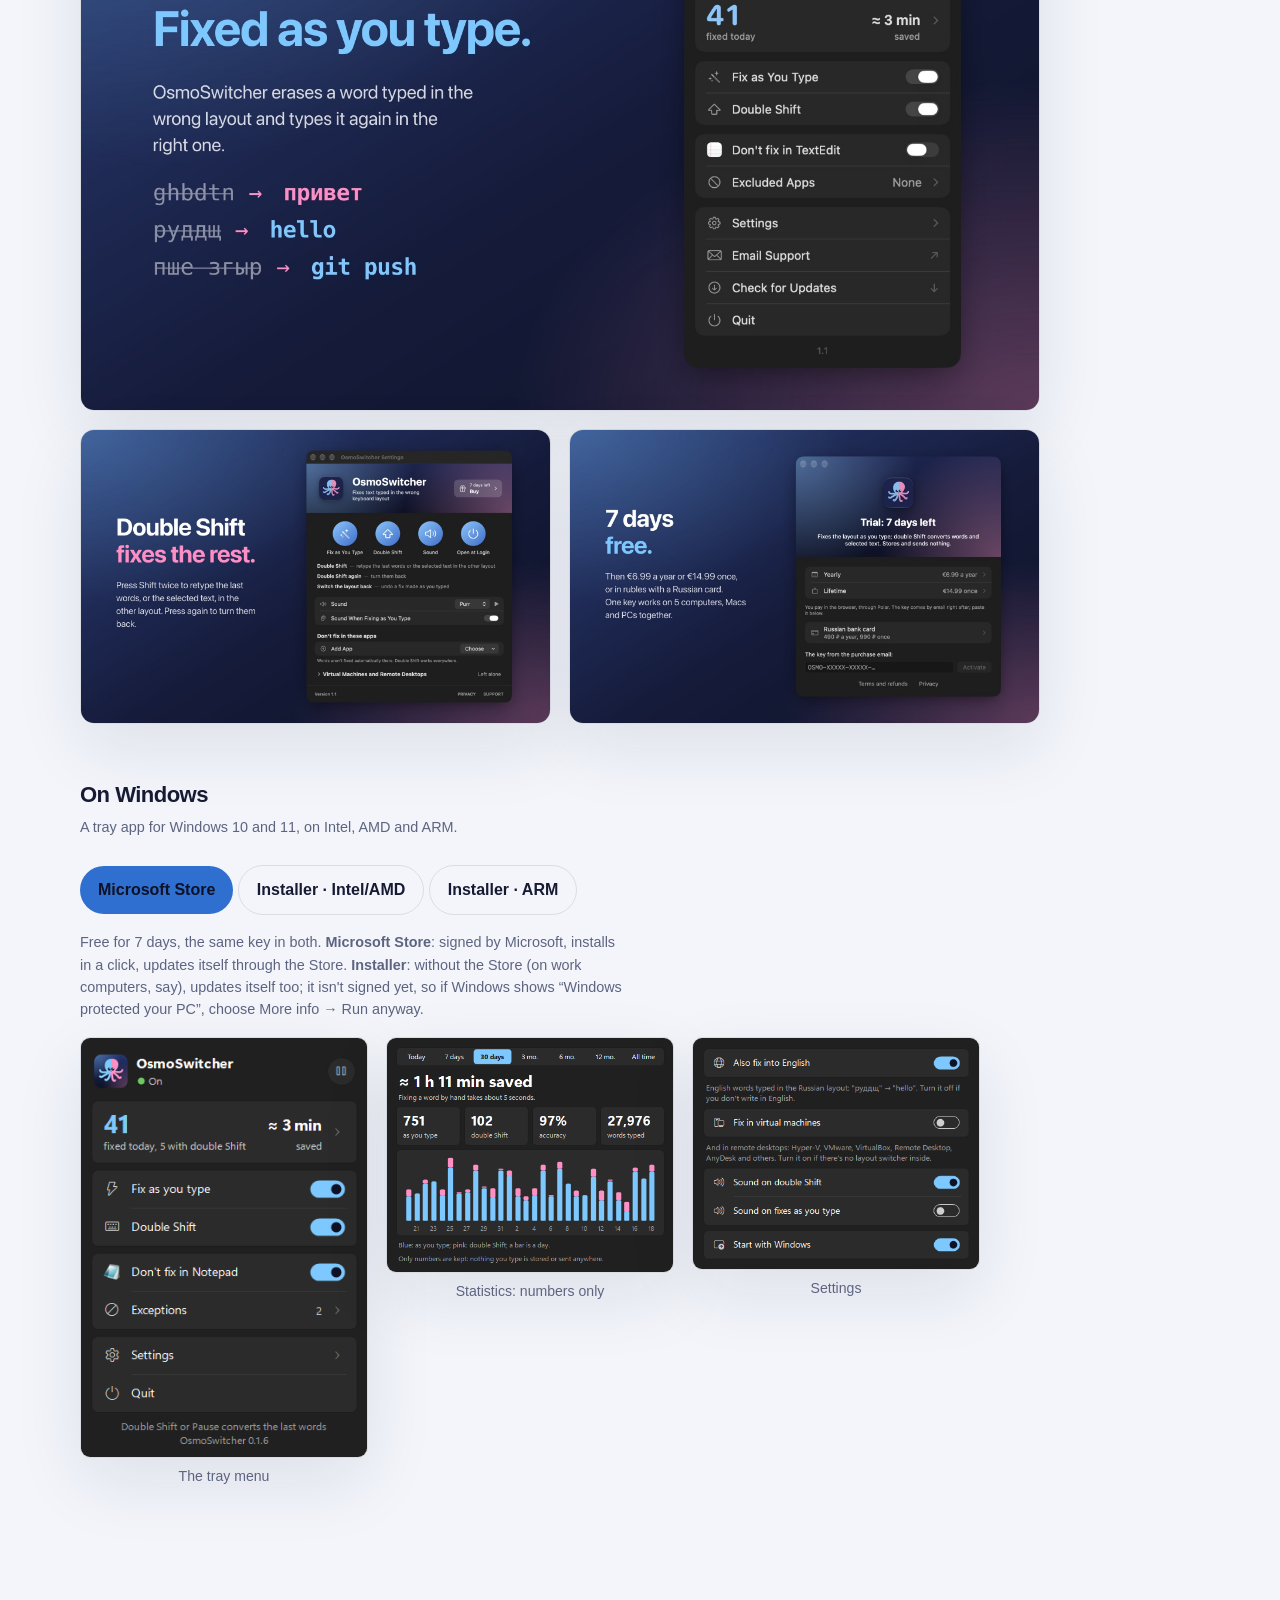
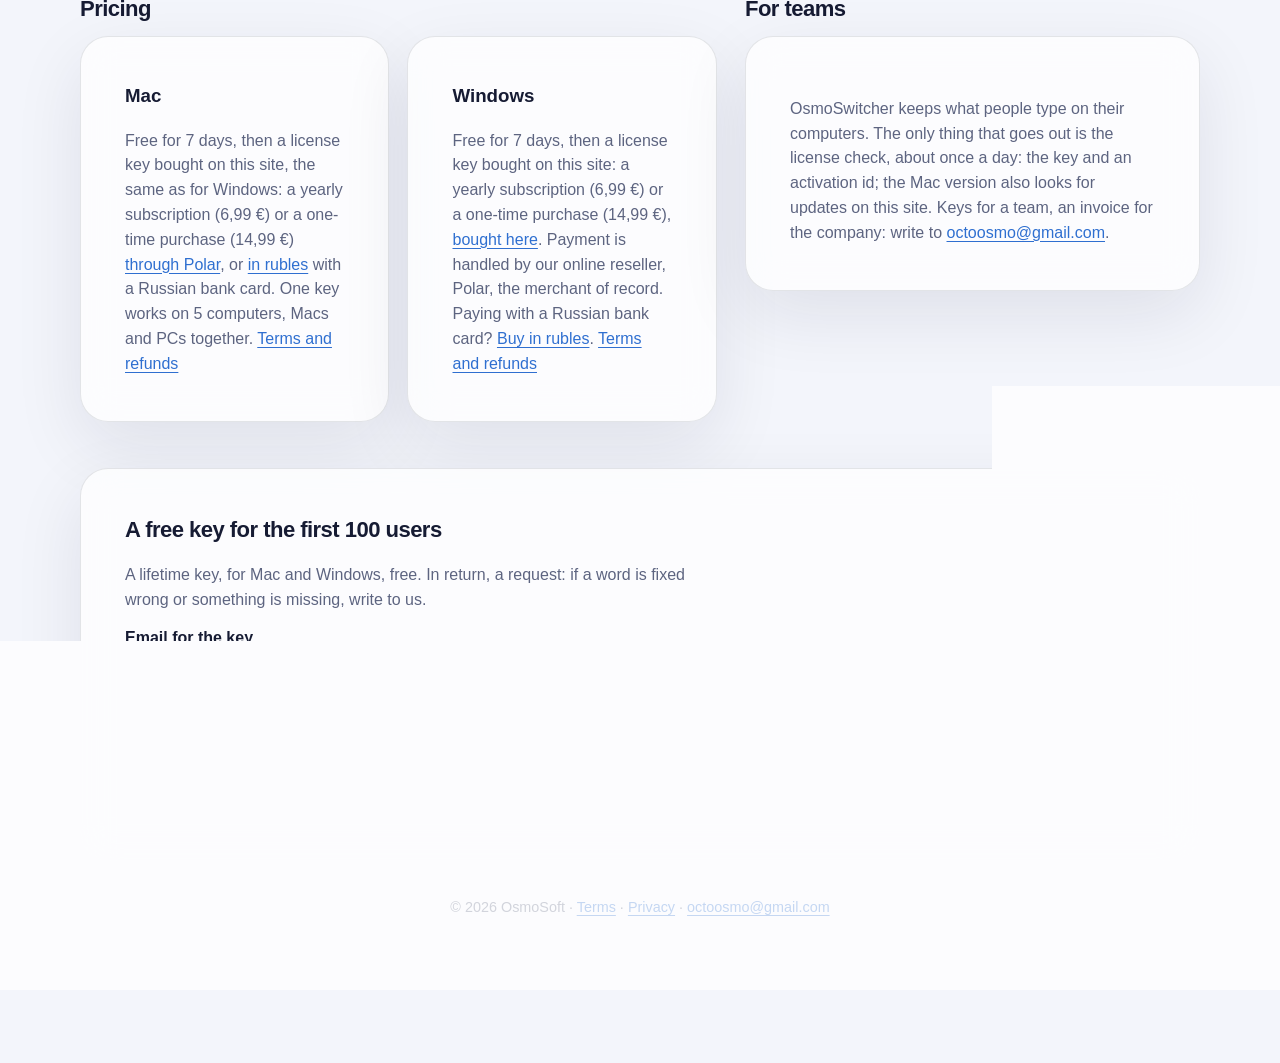
==== commit 647bf7d4: "New screenshots: the Mac menu, settings and purchase from the site, the Windows menu, statistics and" ====
--- a/index.html
+++ b/index.html
@@ -86,10 +86,10 @@
         <p class="meta">A menu bar app for macOS 15 and later.</p>
         <p id="download-mac" class="download"><a class="button" href="https://keys.osmosoft.app/dl/mac">Download for Mac</a> <span class="meta">&nbsp;Free for 7 days</span></p>
         <p class="meta">Open the file and drag OsmoSwitcher to Applications. Signed and notarized by Apple.</p>
-        <figure class="shot"><img src="shots/mac-1.jpg" alt="The OsmoSwitcher menu on a Mac: fix as you type, double Shift, sound, excluded apps" loading="lazy"></figure>
+        <figure class="shot"><img src="shots/mac-1.jpg" alt="The OsmoSwitcher menu on a Mac: today's fixes and time saved, fix as you type, double Shift, excluded apps" loading="lazy"></figure>
         <div class="shot-row">
           <figure class="shot"><img src="shots/mac-2.jpg" alt="OsmoSwitcher Settings on a Mac" loading="lazy"></figure>
-          <figure class="shot"><img src="shots/mac-3.jpg" alt="OsmoSwitcher Pro purchase window on a Mac" loading="lazy"></figure>
+          <figure class="shot"><img src="shots/mac-3.jpg" alt="The OsmoSwitcher purchase window on a Mac: a year or for good, in euros or rubles, and the key from the email" loading="lazy"></figure>
         </div>
 
         <h2>On Windows</h2>
@@ -98,8 +98,8 @@
         <p class="meta">Free for 7 days, the same key in both. <b>Microsoft Store</b>: signed by Microsoft, installs in a click, updates itself through the Store. <b>Installer</b>: without the Store (on work computers, say), updates itself too; it isn't signed yet, so if Windows shows “Windows protected your PC”, choose More info → Run anyway.</p>
         <div class="shot-row windows">
           <figure class="shot"><img src="shots/windows-flyout.png" alt="The OsmoSwitcher tray menu on Windows" loading="lazy"><figcaption>The tray menu</figcaption></figure>
-          <figure class="shot"><img src="shots/windows-stats.png" alt="OsmoSwitcher statistics on Windows: words fixed per day" loading="lazy"><figcaption>Statistics: numbers only</figcaption></figure>
-          <figure class="shot"><img src="shots/windows-exceptions.png" alt="OsmoSwitcher exceptions on Windows: programs and virtual machines left alone" loading="lazy"><figcaption>Programs it leaves alone</figcaption></figure>
+          <figure class="shot"><img src="shots/windows-stats.png" alt="OsmoSwitcher statistics on Windows: time saved and words fixed, by period" loading="lazy"><figcaption>Statistics: numbers only</figcaption></figure>
+          <figure class="shot"><img src="shots/windows-settings.png" alt="OsmoSwitcher settings on Windows: fixing into English, virtual machines, sounds, starting with Windows" loading="lazy"><figcaption>Settings</figcaption></figure>
         </div>
       </section>
 
@@ -203,10 +203,10 @@
         <p class="meta">Приложение в строке меню для macOS 15 и новее.</p>
         <p id="download-mac-ru" class="download"><a class="button" href="https://keys.osmosoft.app/dl/mac">Скачать для Mac</a> <span class="meta">&nbsp;7 дней бесплатно</span></p>
         <p class="meta">Откройте файл и перетащите OsmoSwitcher в «Программы». Приложение подписано и заверено Apple.</p>
-        <figure class="shot"><img src="shots/mac-1.jpg" alt="Меню OsmoSwitcher на Mac: исправление на лету, двойной Shift, звук, исключения" loading="lazy"></figure>
+        <figure class="shot"><img src="shots/mac-ru-1.jpg" alt="Меню OsmoSwitcher на Mac: сколько исправлено и сэкономлено сегодня, исправление на лету, двойной Shift, исключения" loading="lazy"></figure>
         <div class="shot-row">
-          <figure class="shot"><img src="shots/mac-2.jpg" alt="Настройки OsmoSwitcher на Mac" loading="lazy"></figure>
-          <figure class="shot"><img src="shots/mac-3.jpg" alt="Окно покупки OsmoSwitcher Pro на Mac" loading="lazy"></figure>
+          <figure class="shot"><img src="shots/mac-ru-2.jpg" alt="Настройки OsmoSwitcher на Mac" loading="lazy"></figure>
+          <figure class="shot"><img src="shots/mac-ru-3.jpg" alt="Окно покупки OsmoSwitcher на Mac: на год или навсегда, в евро или рублях, и ключ из письма" loading="lazy"></figure>
         </div>
 
         <h2>На Windows</h2>
@@ -214,9 +214,9 @@
         <p id="download-ru" class="download"><a class="button" href="https://keys.osmosoft.app/dl/store">Microsoft Store</a> <a class="button button-alt" href="https://keys.osmosoft.app/dl/win-x64">Установщик · Intel/AMD</a> <a class="button button-alt" href="https://keys.osmosoft.app/dl/win-arm64">Установщик · ARM</a></p>
         <p class="meta">7 дней бесплатно, ключ подходит к обоим. <b>Microsoft Store</b> — подписано Microsoft, ставится в один клик, обновляется через Store. <b>Установщик</b> — без Store (например, на рабочем компьютере), тоже обновляется сам; он пока не подписан, поэтому если Windows покажет «Система Windows защитила ваш компьютер», нажмите «Подробнее» → «Выполнить в любом случае».</p>
         <div class="shot-row windows">
-          <figure class="shot"><img src="shots/windows-flyout.png" alt="Меню OsmoSwitcher в Windows" loading="lazy"><figcaption>Меню в области уведомлений</figcaption></figure>
-          <figure class="shot"><img src="shots/windows-stats.png" alt="Статистика OsmoSwitcher в Windows: сколько слов исправлено по дням" loading="lazy"><figcaption>Статистика: только числа</figcaption></figure>
-          <figure class="shot"><img src="shots/windows-exceptions.png" alt="Исключения OsmoSwitcher в Windows: программы и виртуальные машины, которые он не трогает" loading="lazy"><figcaption>Программы, которые он не трогает</figcaption></figure>
+          <figure class="shot"><img src="shots/windows-flyout-ru.png" alt="Меню OsmoSwitcher в Windows" loading="lazy"><figcaption>Меню в области уведомлений</figcaption></figure>
+          <figure class="shot"><img src="shots/windows-stats-ru.png" alt="Статистика OsmoSwitcher в Windows: сколько времени сэкономлено и слов исправлено" loading="lazy"><figcaption>Статистика: только числа</figcaption></figure>
+          <figure class="shot"><img src="shots/windows-settings-ru.png" alt="Настройки OsmoSwitcher в Windows: исправление на английский, виртуальные машины, звуки, автозапуск" loading="lazy"><figcaption>Настройки</figcaption></figure>
         </div>
       </section>
 
